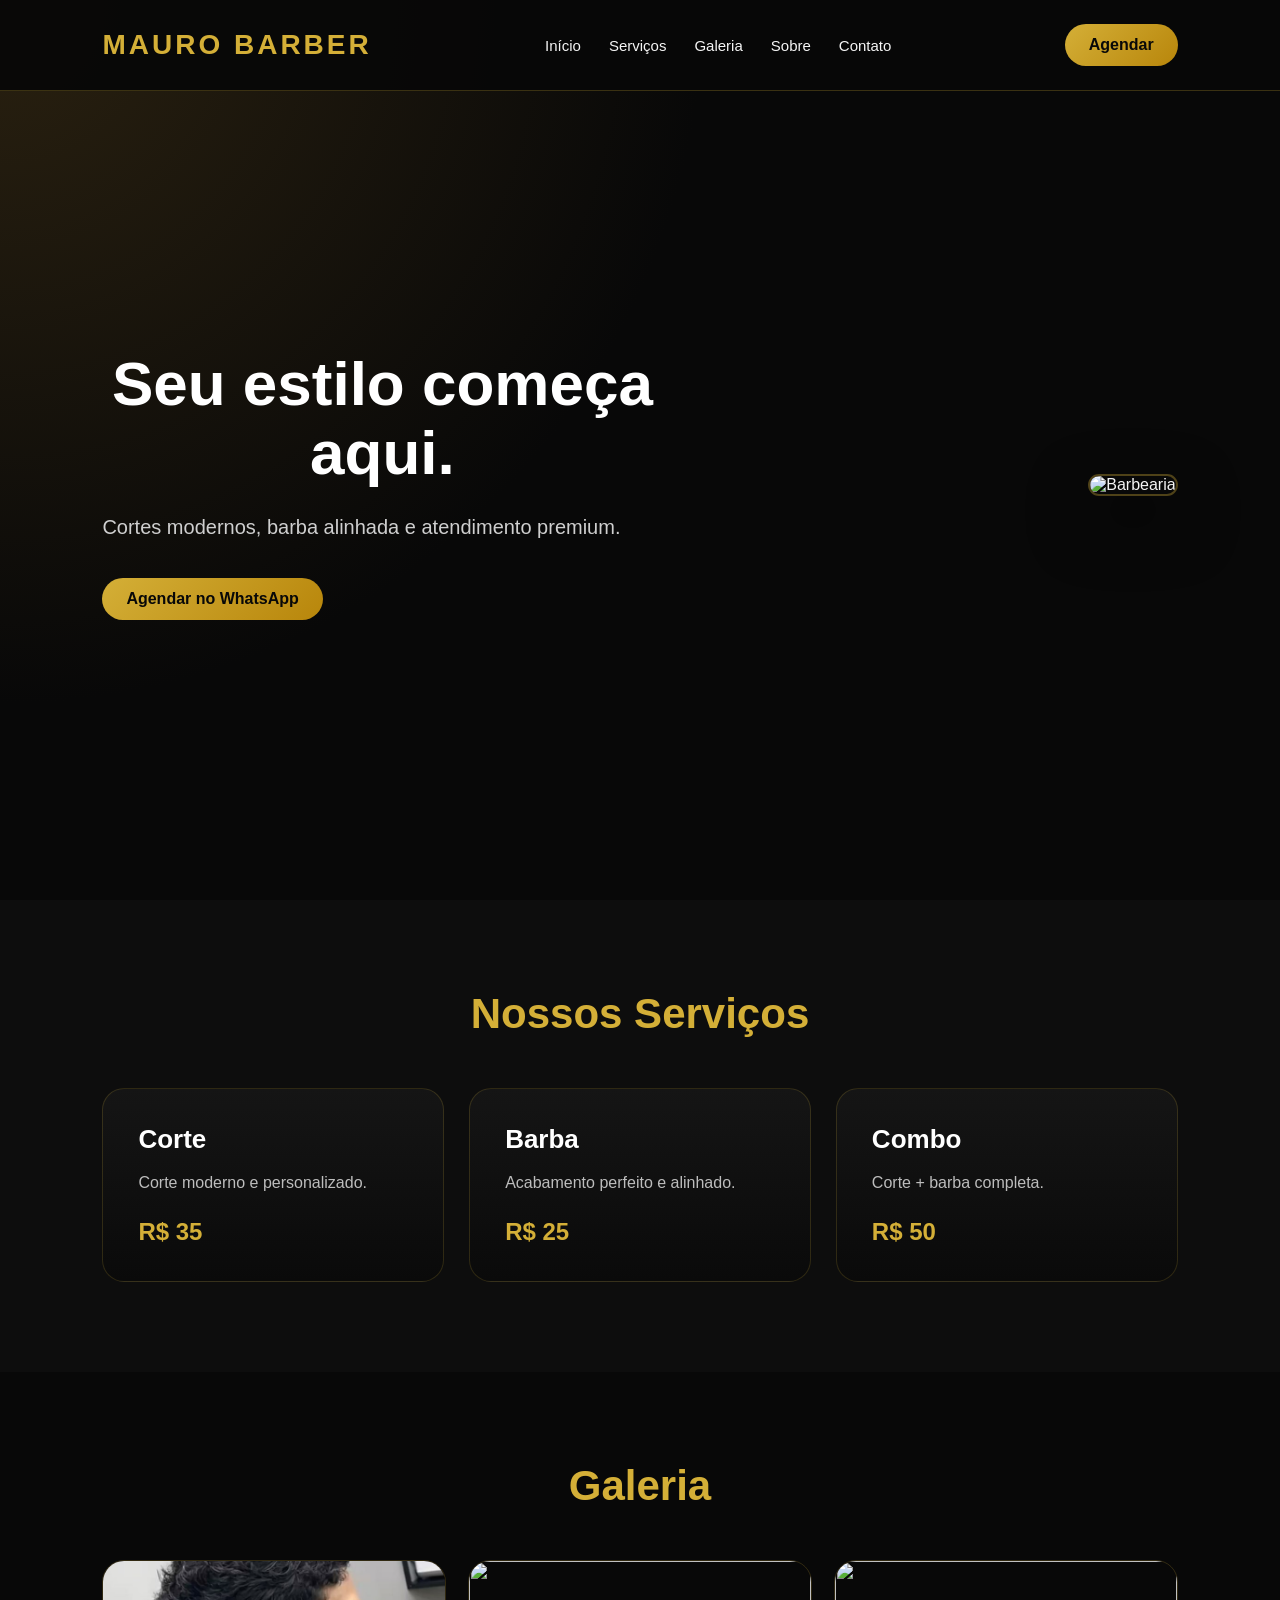
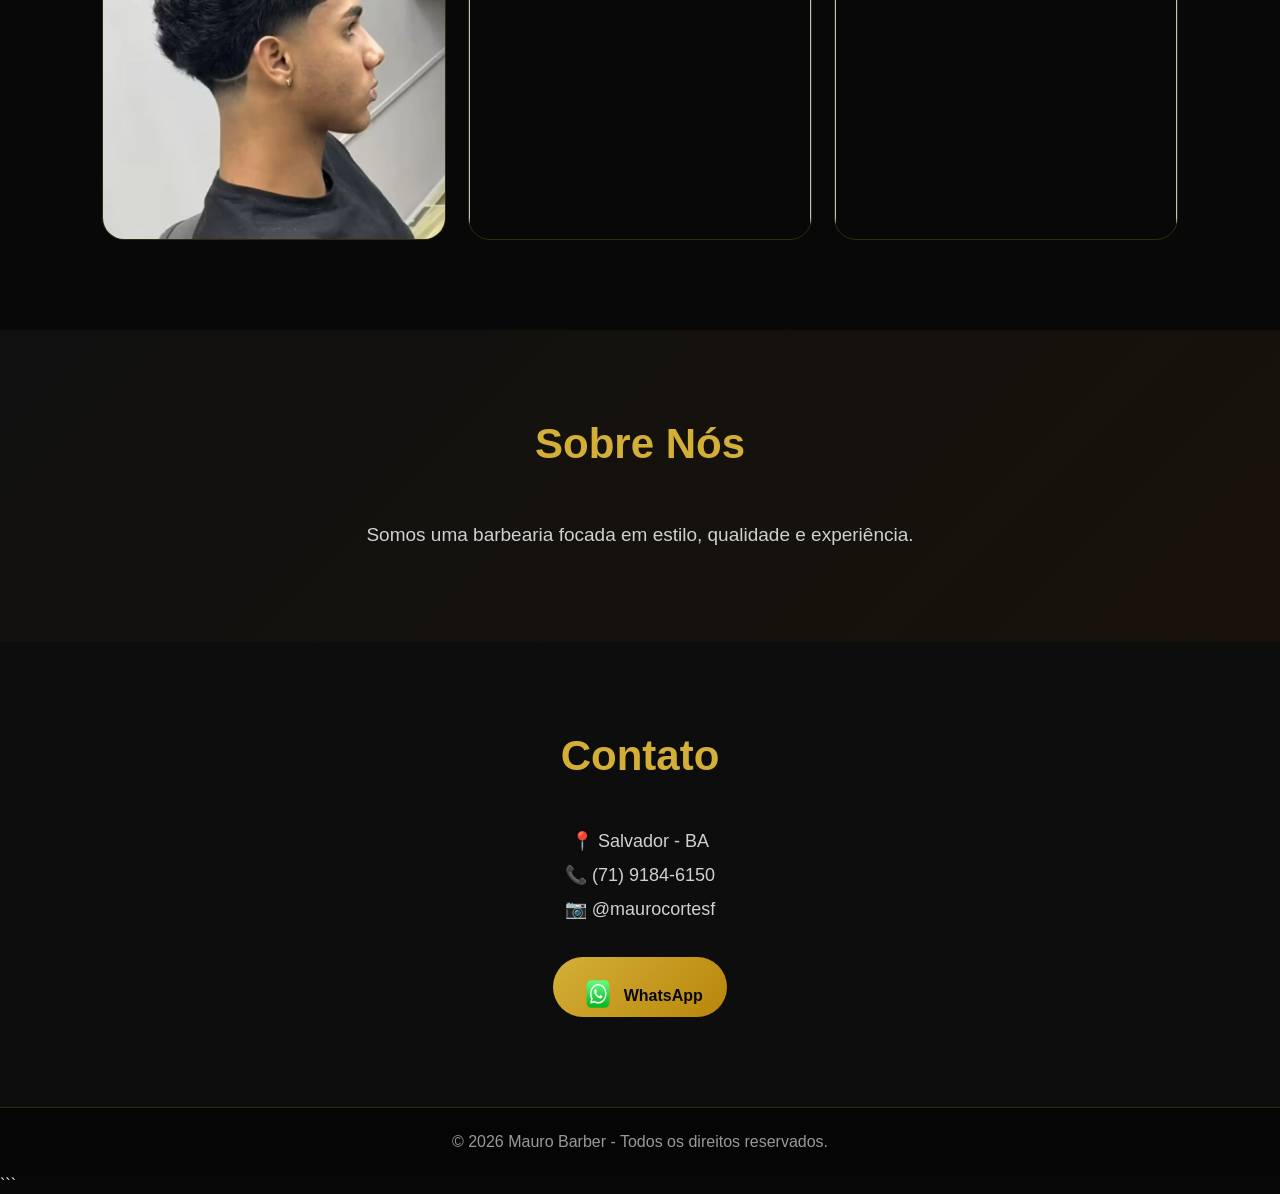
==== index.html @ af82c55d "pequenas alterações" ====
<!DOCTYPE html>
<html lang="pt-BR">
<head>
  <meta charset="UTF-8" />
  <meta name="viewport" content="width=device-width, initial-scale=1.0"/>
  <link rel="shortcut icon" href="img/baber.png" type="image/x-icon">
  <title>Mauro Cortes</title>

  <link rel="stylesheet" href="style.css"/>
</head>
<body>

  <!-- HEADER -->
  <header>
    <div class="logo">
      <h1>MAURO BARBER</h1>
    </div>

    <nav>
      <a href="#inicio">Início</a>
      <a href="#servicos">Serviços</a>
      <a href="#galeria">Galeria</a>
      <a href="#sobre">Sobre</a>
      <a href="#contato">Contato</a>
    </nav>

    <a class="btn-header" href="#contato">
      Agendar
    </a>
  </header>

  <!-- HERO -->
  <section class="hero" id="inicio">

    <div class="hero-text">

      <h2>
        Seu estilo começa aqui.
      </h2>

      <p>
        Cortes modernos, barba alinhada e atendimento premium.
      </p>

      <a class="btn" href="#">
        Agendar no WhatsApp
      </a>

    </div>

    <div class="hero-image">
      <img src="img/barber.jpg" alt="Barbearia">
    </div>

  </section>

  <!-- SERVIÇOS -->
  <section class="services" id="servicos">

    <h2>Nossos Serviços</h2>

    <div class="services-container">

      <div class="card">
        <h3>Corte</h3>
        <p>Corte moderno e personalizado.</p>
        <span>R$ 35</span>
      </div>

      <div class="card">
        <h3>Barba</h3>
        <p>Acabamento perfeito e alinhado.</p>
        <span>R$ 25</span>
      </div>

      <div class="card">
        <h3>Combo</h3>
        <p>Corte + barba completa.</p>
        <span>R$ 50</span>
      </div>

    </div>

  </section>

  <!-- GALERIA -->
  <section class="gallery" id="galeria">

    <h2>Galeria</h2>

    <div class="gallery-container">

      <img src="img/corteamericano.jfif" alt="">
      <img src="img/corte2.jpg" alt="">
      <img src="img/corte3.jpg" alt="">

    </div>

  </section>

  <!-- SOBRE -->
  <section class="about" id="sobre">

    <div class="about-text">

      <h2>Sobre Nós</h2>

      <p>
        Somos uma barbearia focada em estilo, qualidade e experiência.
      </p>

    </div>

  </section>

  <!-- CONTATO -->
  <section class="contact" id="contato">

    <h2>Contato</h2>

    <p>📍 Salvador - BA</p>
    <p>📞 (71) 9184-6150</p>
    <p>📷 @maurocortesf</p>

    <a class="btn" href="#">
      <img src="img/whatsapp-logo-png-2266.png" alt="whatsapp-logo">
       WhatsApp
    </a>

  </section>

  <!-- FOOTER -->
  <footer>

    <p>
      © 2026 Mauro Barber - Todos os direitos reservados.
    </p>

  </footer>

  <script src="script.js"></script>

</body>
</html>
```
---- style.css ----
* {
  margin: 0;
  padding: 0;
  box-sizing: border-box;
  font-family: "Poppins", Arial, sans-serif;
}

html {
  scroll-behavior: smooth;
}

body {
  background: #080808;
  color: #f5f5f5;
}

/* HEADER */

header {
  width: 100%;
  padding: 24px 8%;
  display: flex;
  align-items: center;
  justify-content: space-between;
  background: rgba(8, 8, 8, 0.95);
  border-bottom: 1px solid rgba(212, 175, 55, 0.25);
  position: fixed;
  top: 0;
  z-index: 1000;
}

.logo h1 {
  color: #d4af37;
  font-size: 28px;
  letter-spacing: 3px;
}

nav {
  display: flex;
  gap: 28px;
}

nav a {
  color: #f5f5f5;
  text-decoration: none;
  font-size: 15px;
  transition: 0.3s;
}

nav a:hover {
  color: #d4af37;
}

.btn-header,
.btn {
  background: linear-gradient(135deg, #d4af37, #b8860b);
  color: #080808;
  padding: 12px 24px;
  border-radius: 30px;
  text-decoration: none;
  font-weight: bold;
  transition: 0.3s;
}

.btn-header:hover,
.btn:hover {
  transform: translateY(-3px);
  box-shadow: 0 10px 25px rgba(212, 175, 55, 0.3);
}

/* HERO */

.hero {
  min-height: 100vh;
  padding: 130px 8% 60px;
  display: flex;
  align-items: center;
  justify-content: space-between;
  gap: 60px;
  background: radial-gradient(circle at top left, #2a2110, #080808 45%);
}

.hero-text {
  max-width: 560px;
}

.hero-text h2 {
  font-size: 62px;
  line-height: 1.1;
  color: #fff;
  margin-bottom: 24px;
}

.hero-text p {
  color: #cfcfcf;
  font-size: 20px;
  line-height: 1.6;
  margin-bottom: 35px;
}

.hero-image img {
  width: 430px;
  max-width: 100%;
  border-radius: 28px;
  border: 2px solid rgba(212, 175, 55, 0.35);
  box-shadow: 0 25px 60px rgba(0, 0, 0, 0.6);
}

/* SEÇÕES */

section {
  padding: 90px 8%;
}

section h2 {
  font-size: 42px;
  text-align: center;
  color: #d4af37;
  margin-bottom: 50px;
}

/* SERVIÇOS */

.services {
  background: #0d0d0d;
}

.services-container {
  display: grid;
  grid-template-columns: repeat(3, 1fr);
  gap: 25px;
}

.card {
  background: linear-gradient(180deg, #151515, #0a0a0a);
  padding: 35px;
  border-radius: 22px;
  border: 1px solid rgba(212, 175, 55, 0.18);
  transition: 0.3s;
}

.card:hover {
  transform: translateY(-8px);
  border-color: #d4af37;
  box-shadow: 0 18px 35px rgba(0, 0, 0, 0.45);
}

.card h3 {
  color: #fff;
  font-size: 26px;
  margin-bottom: 15px;
}

.card p {
  color: #bdbdbd;
  line-height: 1.6;
  margin-bottom: 22px;
}

.card span {
  color: #d4af37;
  font-size: 24px;
  font-weight: bold;
}

/* GALERIA */

.gallery {
  background: #080808;
}

.gallery-container {
  display: grid;
  grid-template-columns: repeat(3, 1fr);
  gap: 22px;
}

.gallery-container img {
  width: 100%;
  height: 280px;
  object-fit: cover;
  border-radius: 22px;
  border: 1px solid rgba(212, 175, 55, 0.2);
  transition: 0.3s;
}

.gallery-container img:hover {
  transform: scale(1.03);
  filter: brightness(1.1);
}

/* SOBRE */

.about {
  background: linear-gradient(135deg, #111, #18120a);
}

.about-text {
  max-width: 800px;
  margin: auto;
  text-align: center;
}

.about-text p {
  color: #d0d0d0;
  font-size: 19px;
  line-height: 1.8;
}

/* CONTATO */

.contact {
  background: #0d0d0d;
  text-align: center;
}

.contact p {
  color: #d0d0d0;
  font-size: 18px;
  margin-bottom: 12px;
}

.contact .btn {
  display: inline-block;
  margin-top: 25px;
}

.btn {
  display: inline-flex;
  align-items: center;
  gap: 10px;
}

.btn img {
  width: 42px;
  height: 32px;

  position: relative;
  top: 9px;
}

/* FOOTER */

footer {
  padding: 25px;
  text-align: center;
  background: #050505;
  border-top: 1px solid rgba(212, 175, 55, 0.2);
}

footer p {
  color: #999;
}

/* RESPONSIVO */

@media (max-width: 900px) {
  header {
    flex-direction: column;
    gap: 18px;
  }

  nav {
    flex-wrap: wrap;
    justify-content: center;
  }

  .hero {
    flex-direction: column;
    text-align: center;
  }

  .hero-text h2 {
    font-size: 42px;
  }

  .services-container,
  .gallery-container {
    grid-template-columns: 1fr;
  }
}
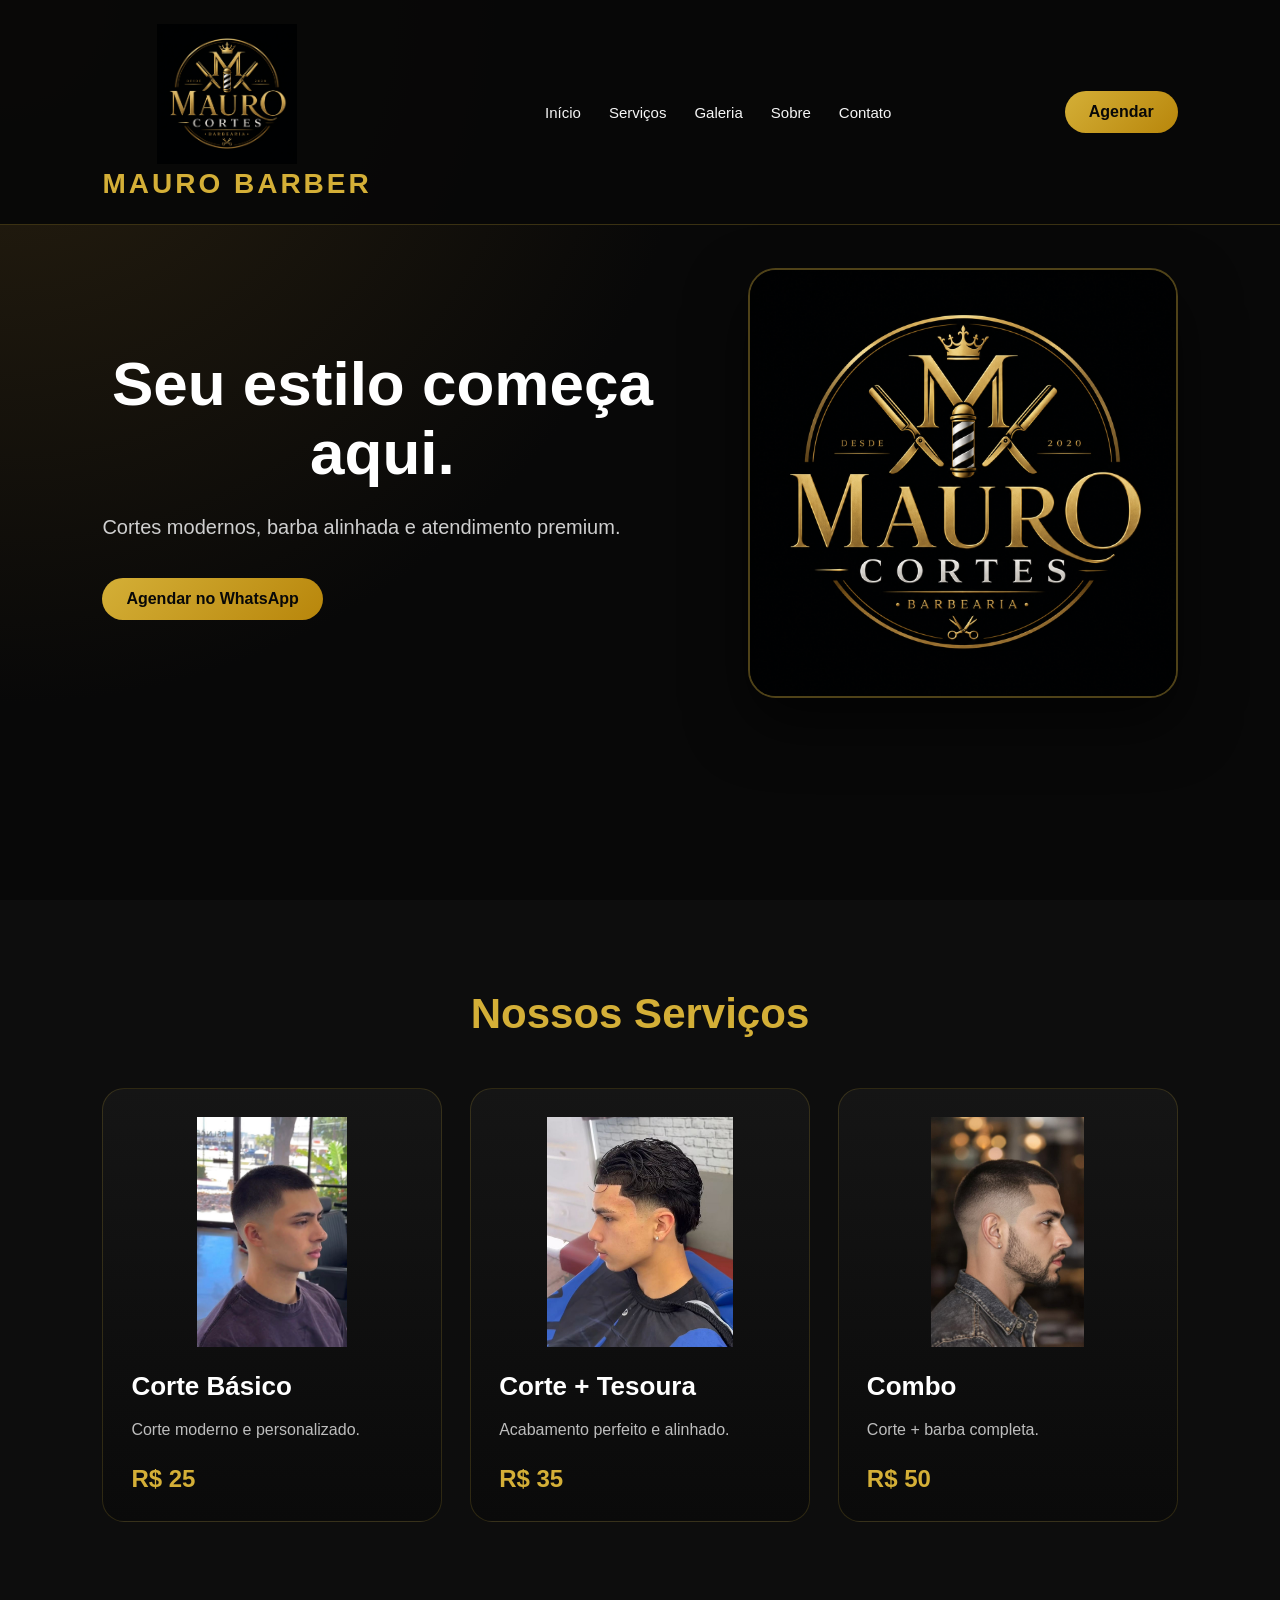
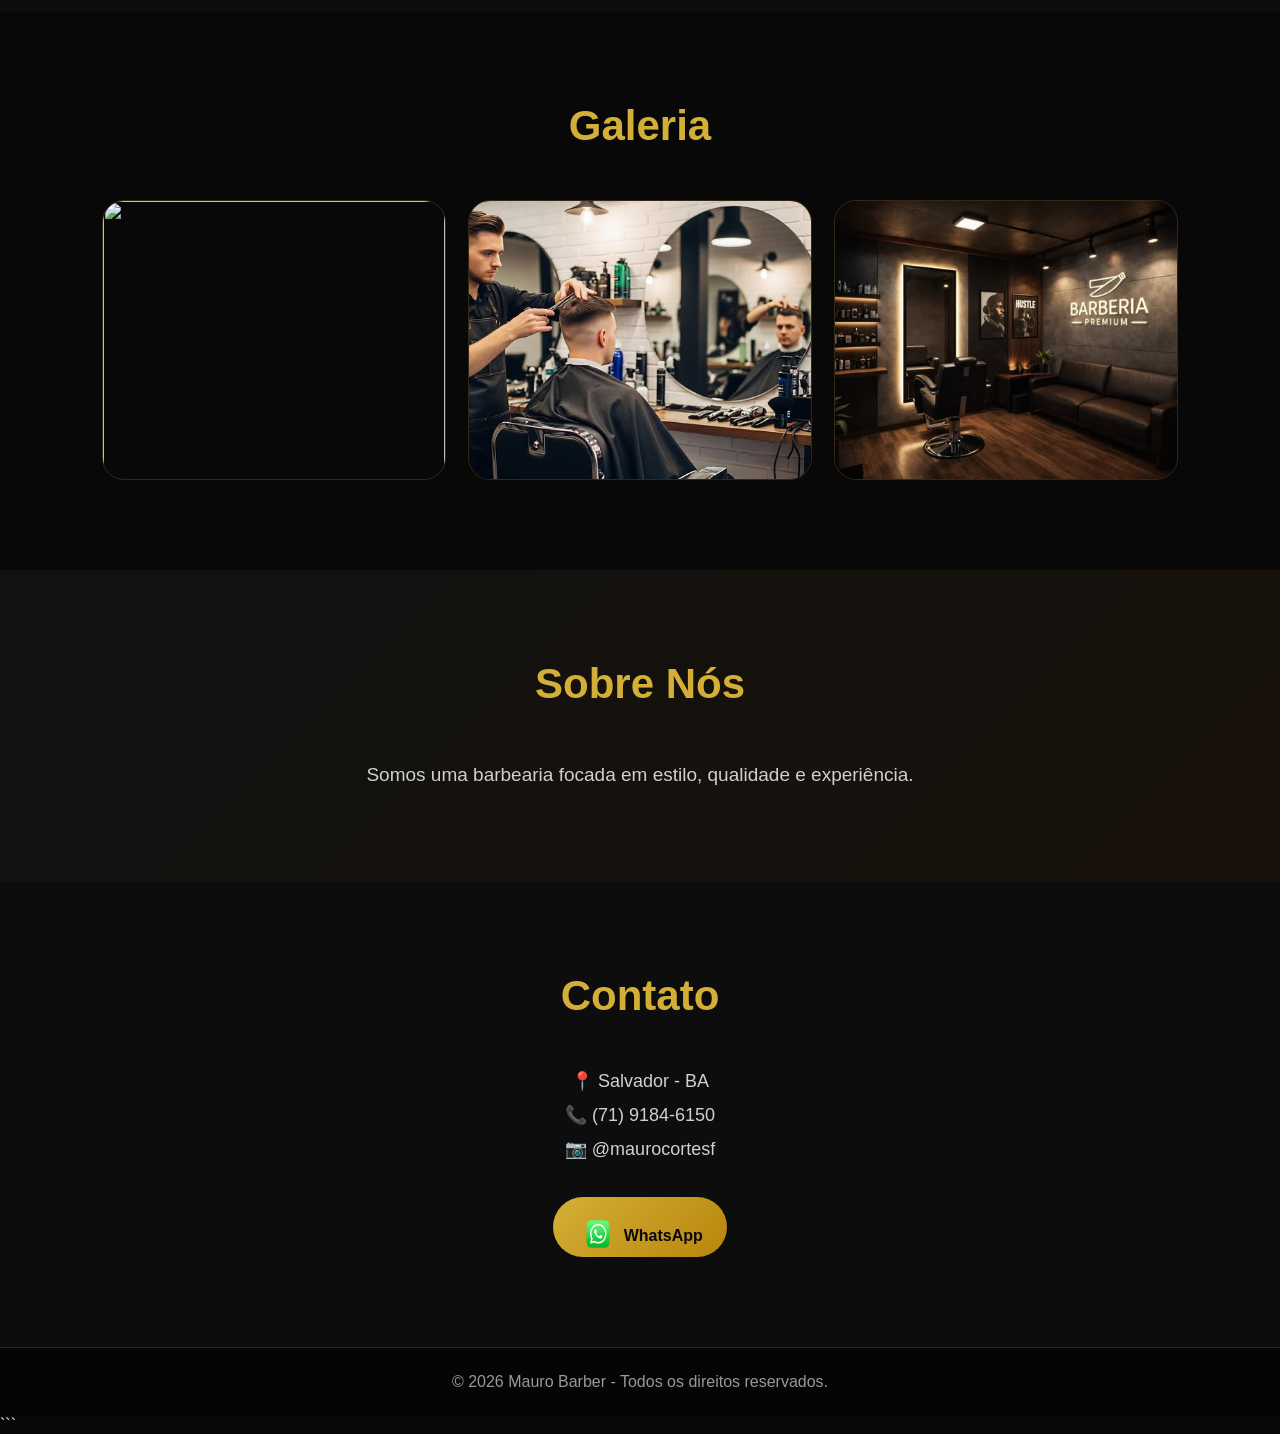
==== commit 4868134f: "polimento" ====
--- a/index.html
+++ b/index.html
@@ -13,6 +13,7 @@
   <!-- HEADER -->
   <header>
     <div class="logo">
+      <img src="img/logo-maurocortes.png" alt="">
       <h1>MAURO BARBER</h1>
     </div>
 
@@ -49,7 +50,7 @@
     </div>
 
     <div class="hero-image">
-      <img src="img/barber.jpg" alt="Barbearia">
+      <img src="img/logo-maurocortes.png" alt="Barbearia">
     </div>
 
   </section>
@@ -62,18 +63,21 @@
     <div class="services-container">
 
       <div class="card">
-        <h3>Corte</h3>
+        <img src="img/normalcut.jfif" alt="">
+        <h3>Corte Básico</h3>
         <p>Corte moderno e personalizado.</p>
+        <span>R$ 25</span>
+      </div>
+
+      <div class="card">
+        <img src="img/cutnscizor.jfif" alt="">
+        <h3>Corte + Tesoura</h3>
+        <p>Acabamento perfeito e alinhado.</p>
         <span>R$ 35</span>
       </div>
 
       <div class="card">
-        <h3>Barba</h3>
-        <p>Acabamento perfeito e alinhado.</p>
-        <span>R$ 25</span>
-      </div>
-
-      <div class="card">
+        <img src="img/cutnbeard.jfif" alt="">
         <h3>Combo</h3>
         <p>Corte + barba completa.</p>
         <span>R$ 50</span>
@@ -90,9 +94,9 @@
 
     <div class="gallery-container">
 
-      <img src="img/corteamericano.jfif" alt="">
-      <img src="img/corte2.jpg" alt="">
-      <img src="img/corte3.jpg" alt="">
+      <img src="img/gallery1.jfif" alt="">
+      <img src="img/gallery2.jfif" alt="">
+      <img src="img/gallery3.jfif" alt="">
 
     </div>
 
--- a/style.css
+++ b/style.css
@@ -35,6 +35,11 @@
   letter-spacing: 3px;
 }
 
+.logo img {
+  width: 140px;
+  margin-left: 55px;
+}
+
 nav {
   display: flex;
   gap: 28px;
@@ -127,16 +132,24 @@
 
 .services-container {
   display: grid;
-  grid-template-columns: repeat(3, 1fr);
-  gap: 25px;
+  grid-template-columns: repeat(auto-fit, minmax(280px, 1fr));
+  gap: 28px;
 }
 
 .card {
   background: linear-gradient(180deg, #151515, #0a0a0a);
-  padding: 35px;
+  padding: 28px;
   border-radius: 22px;
   border: 1px solid rgba(212, 175, 55, 0.18);
   transition: 0.3s;
+}
+
+.card img{
+  width: 100%;
+  height: 230px;
+  object-fit: contain;
+  border-radius: 18px;
+  margin-bottom: 20px;
 }
 
 .card:hover {
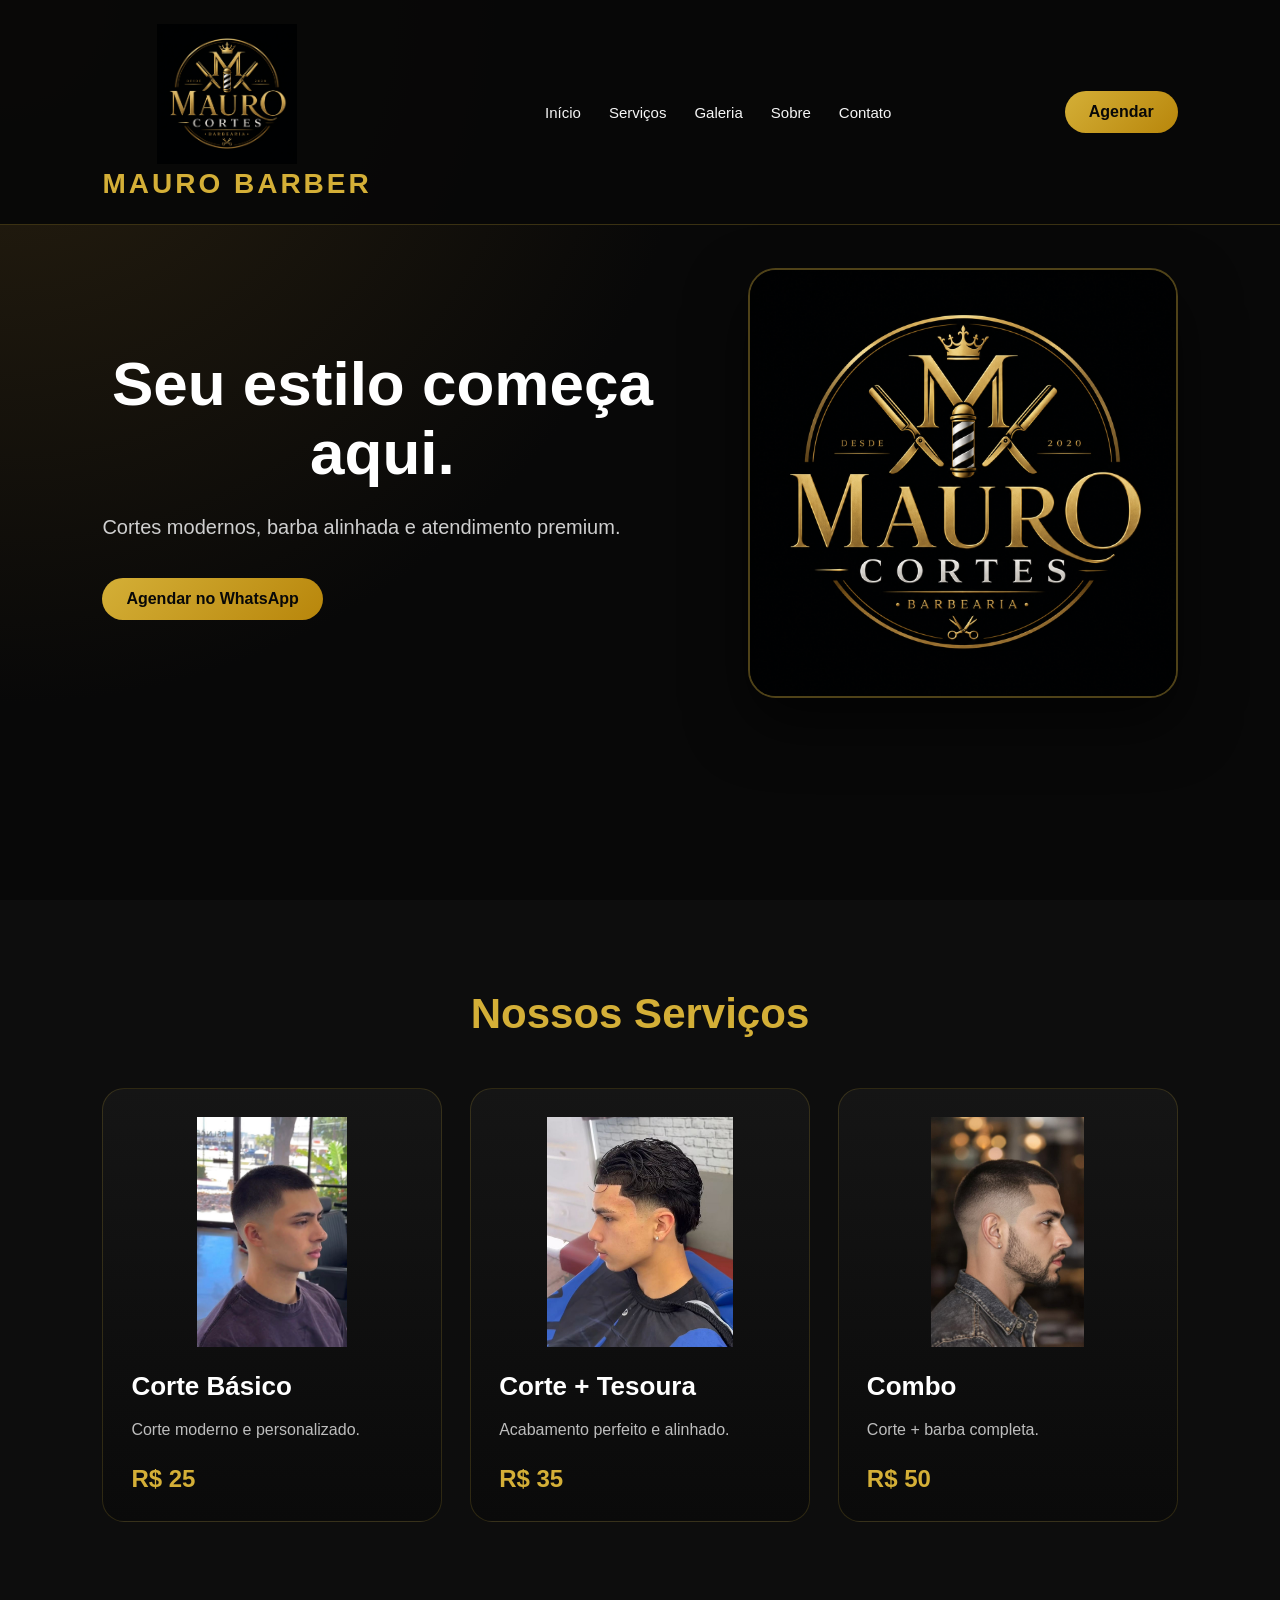
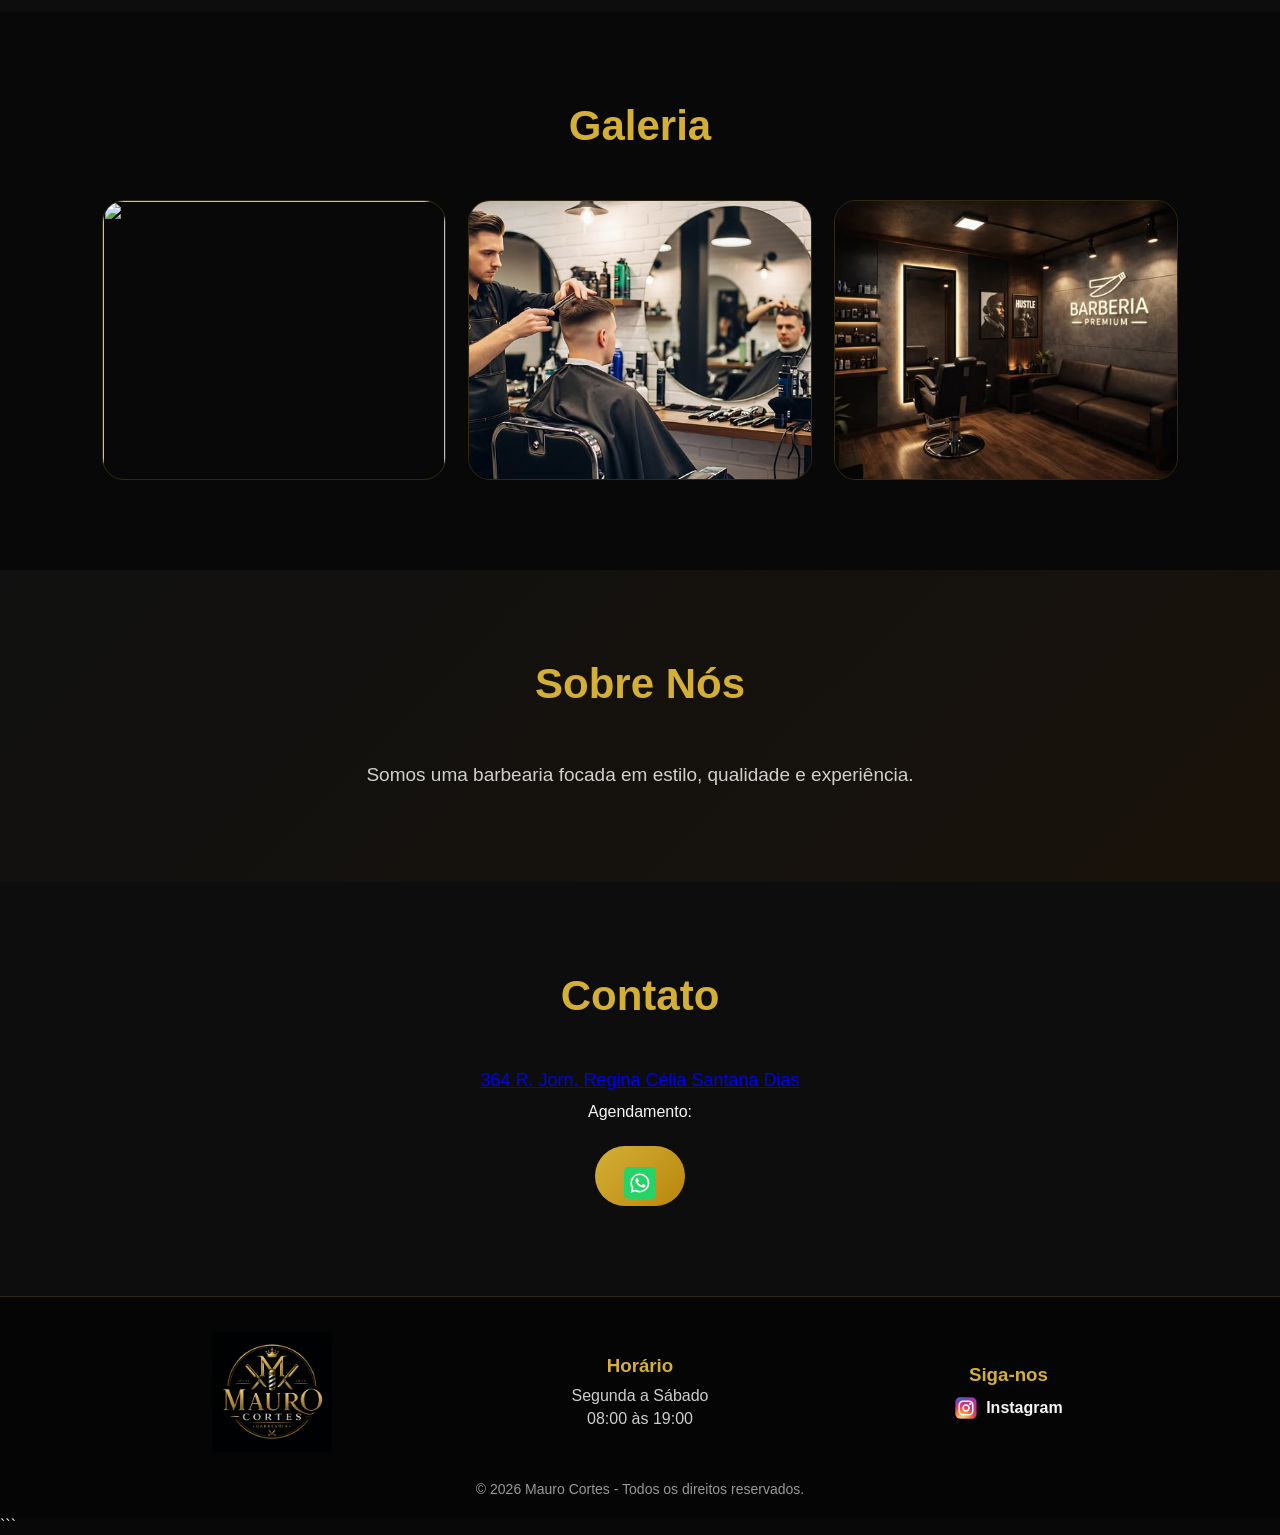
==== commit 8ab98a6b: "falta-js" ====
--- a/index.html
+++ b/index.html
@@ -43,7 +43,7 @@
         Cortes modernos, barba alinhada e atendimento premium.
       </p>
 
-      <a class="btn" href="#">
+      <a class="btn" href="#contato">
         Agendar no WhatsApp
       </a>
 
@@ -122,28 +122,47 @@
 
     <h2>Contato</h2>
 
-    <p>📍 Salvador - BA</p>
-    <p>📞 (71) 9184-6150</p>
-    <p>📷 @maurocortesf</p>
+    
+    <p> <a href="https://maps.app.goo.gl/DH5khqSfp1tToU6B6">364 R. Jorn. Regina Célia Santana Dias</a></p>
+    
 
-    <a class="btn" href="#">
-      <img src="img/whatsapp-logo-png-2266.png" alt="whatsapp-logo">
-       WhatsApp
+    
+    Agendamento:
+    <br>
+      <a class="btn" href="https://wa.me/557191846150"><img src="img/whatsapp-logoo.svg" alt="whatsapp-logo"></a>
+       
     </a>
 
   </section>
 
   <!-- FOOTER -->
   <footer>
+  <div class="footer-content">
 
-    <p>
-      © 2026 Mauro Barber - Todos os direitos reservados.
-    </p>
+    <div class="footer-logo">
+      <img src="img/logo-maurocortes.png" alt="Mauro Cortes">
+    </div>
 
-  </footer>
+    <div class="footer-hours">
+      <h3>Horário</h3>
+      <p>Segunda a Sábado</p>
+      <p>08:00 às 19:00</p>
+    </div>
 
+    <div class="footer-social">
+      <h3>Siga-nos</h3>
+      <a href="https://www.instagram.com/maurocortesf?igsh=MTRpMW4yamRvMjJ2aw==" target="_blank">
+        <img src="img/instagram-logoo.svg" alt="instagram-logo">
+        Instagram
+      </a>
+    </div>
+
+  </div>
+
+  <p class="footer-copy">© 2026 Mauro Cortes - Todos os direitos reservados.</p>
+</footer>
   <script src="script.js"></script>
 
 </body>
 </html>
-```
+```
--- a/style.css
+++ b/style.css
@@ -265,6 +265,63 @@
   color: #999;
 }
 
+footer {
+  background: #050505;
+  border-top: 1px solid rgba(212, 175, 55, 0.2);
+  padding: 35px 8% 20px;
+}
+
+.footer-content {
+  display: grid;
+  grid-template-columns: 1fr 1fr 1fr;
+  align-items: center;
+  gap: 30px;
+}
+
+.footer-logo img {
+  width: 120px;
+}
+
+.footer-hours {
+  text-align: center;
+}
+
+.footer-hours h3,
+.footer-social h3 {
+  color: #d4af37;
+  margin-bottom: 10px;
+}
+
+.footer-hours p {
+  color: #cfcfcf;
+  margin-bottom: 5px;
+}
+
+.footer-social {
+  text-align: center;
+}
+
+.footer-social a {
+  display: inline-flex;
+  align-items: center;
+  gap: 8px;
+  color: #f5f5f5;
+  text-decoration: none;
+  font-weight: bold;
+}
+
+.footer-social img {
+  width: 24px;
+  height: 24px;
+}
+
+.footer-copy {
+  text-align: center;
+  color: #999;
+  margin-top: 25px;
+  font-size: 14px;
+}
+
 /* RESPONSIVO */
 
 @media (max-width: 900px) {
@@ -292,3 +349,16 @@
     grid-template-columns: 1fr;
   }
 }
+
+@media (max-width: 768px) {
+  .footer-content {
+    grid-template-columns: 1fr;
+    text-align: center;
+  }
+
+  .footer-logo img {
+    margin: 0 auto;
+    display: block;
+  }
+}
+
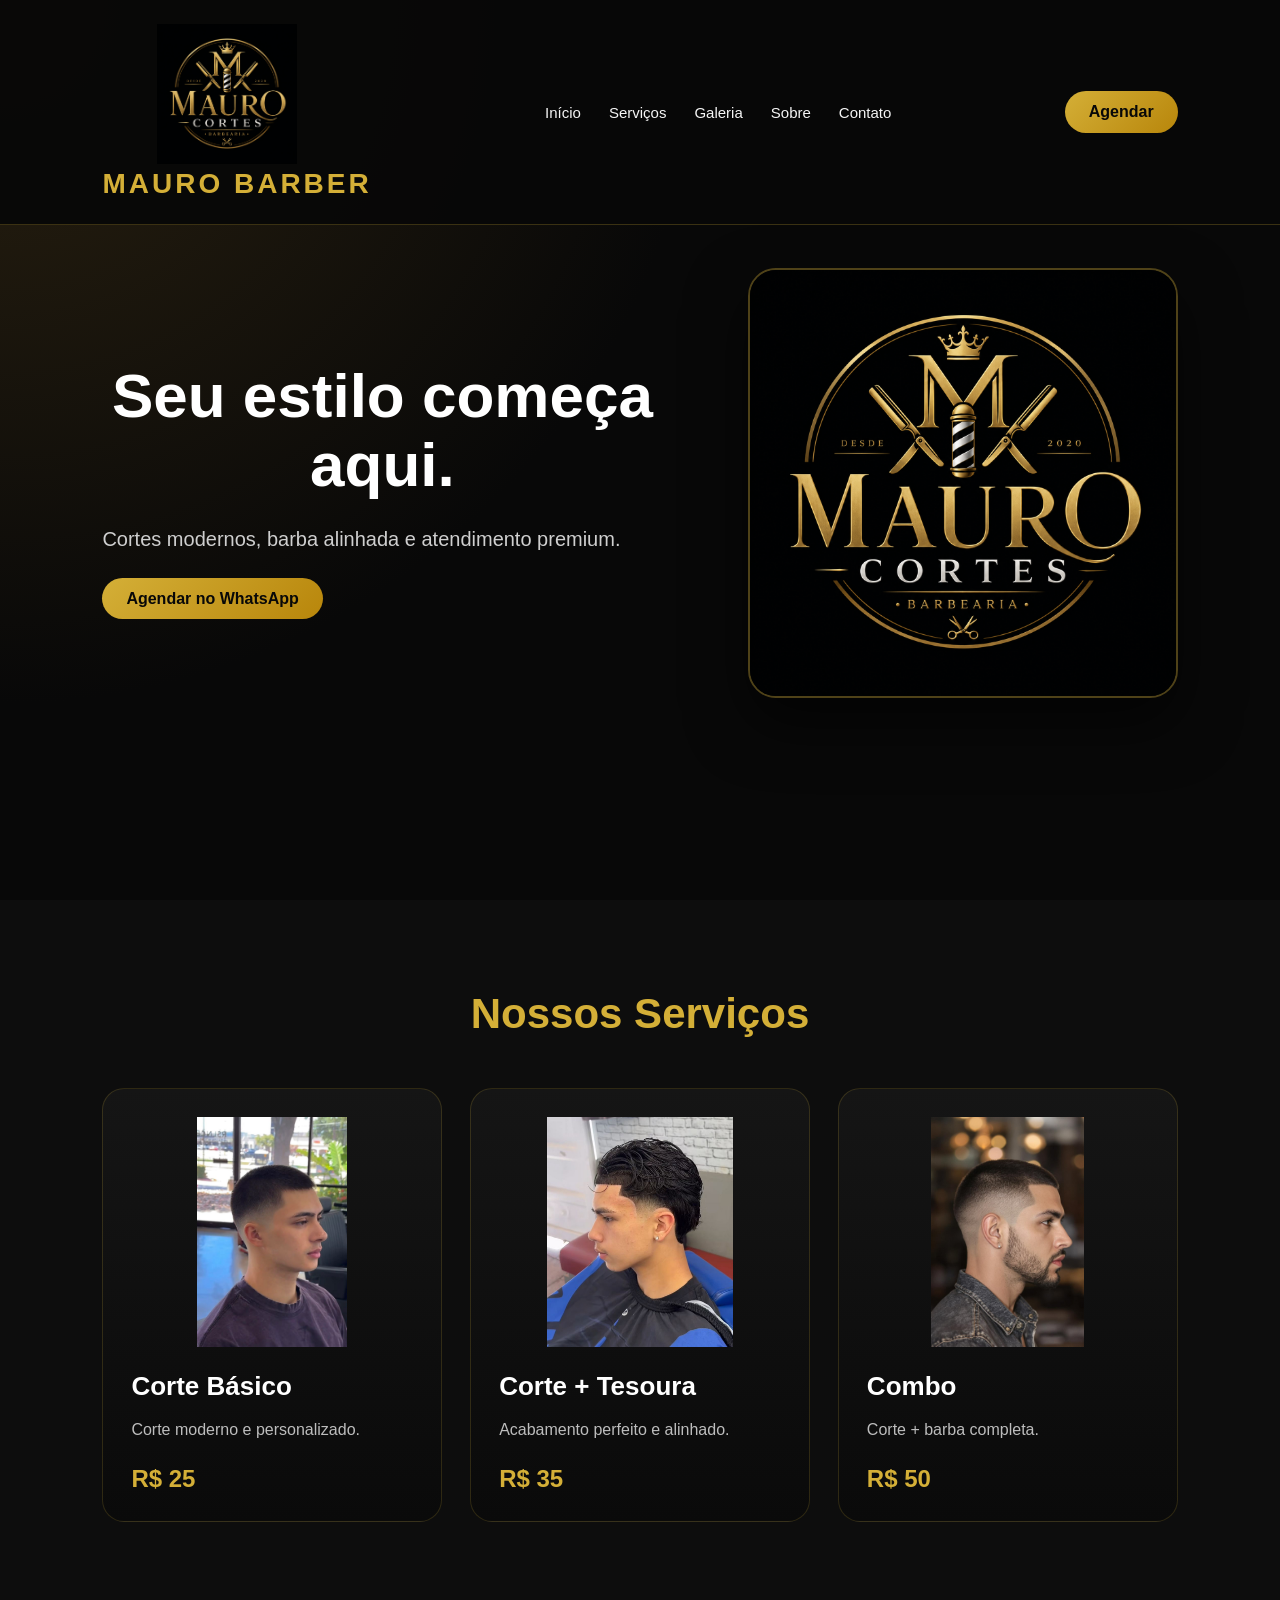
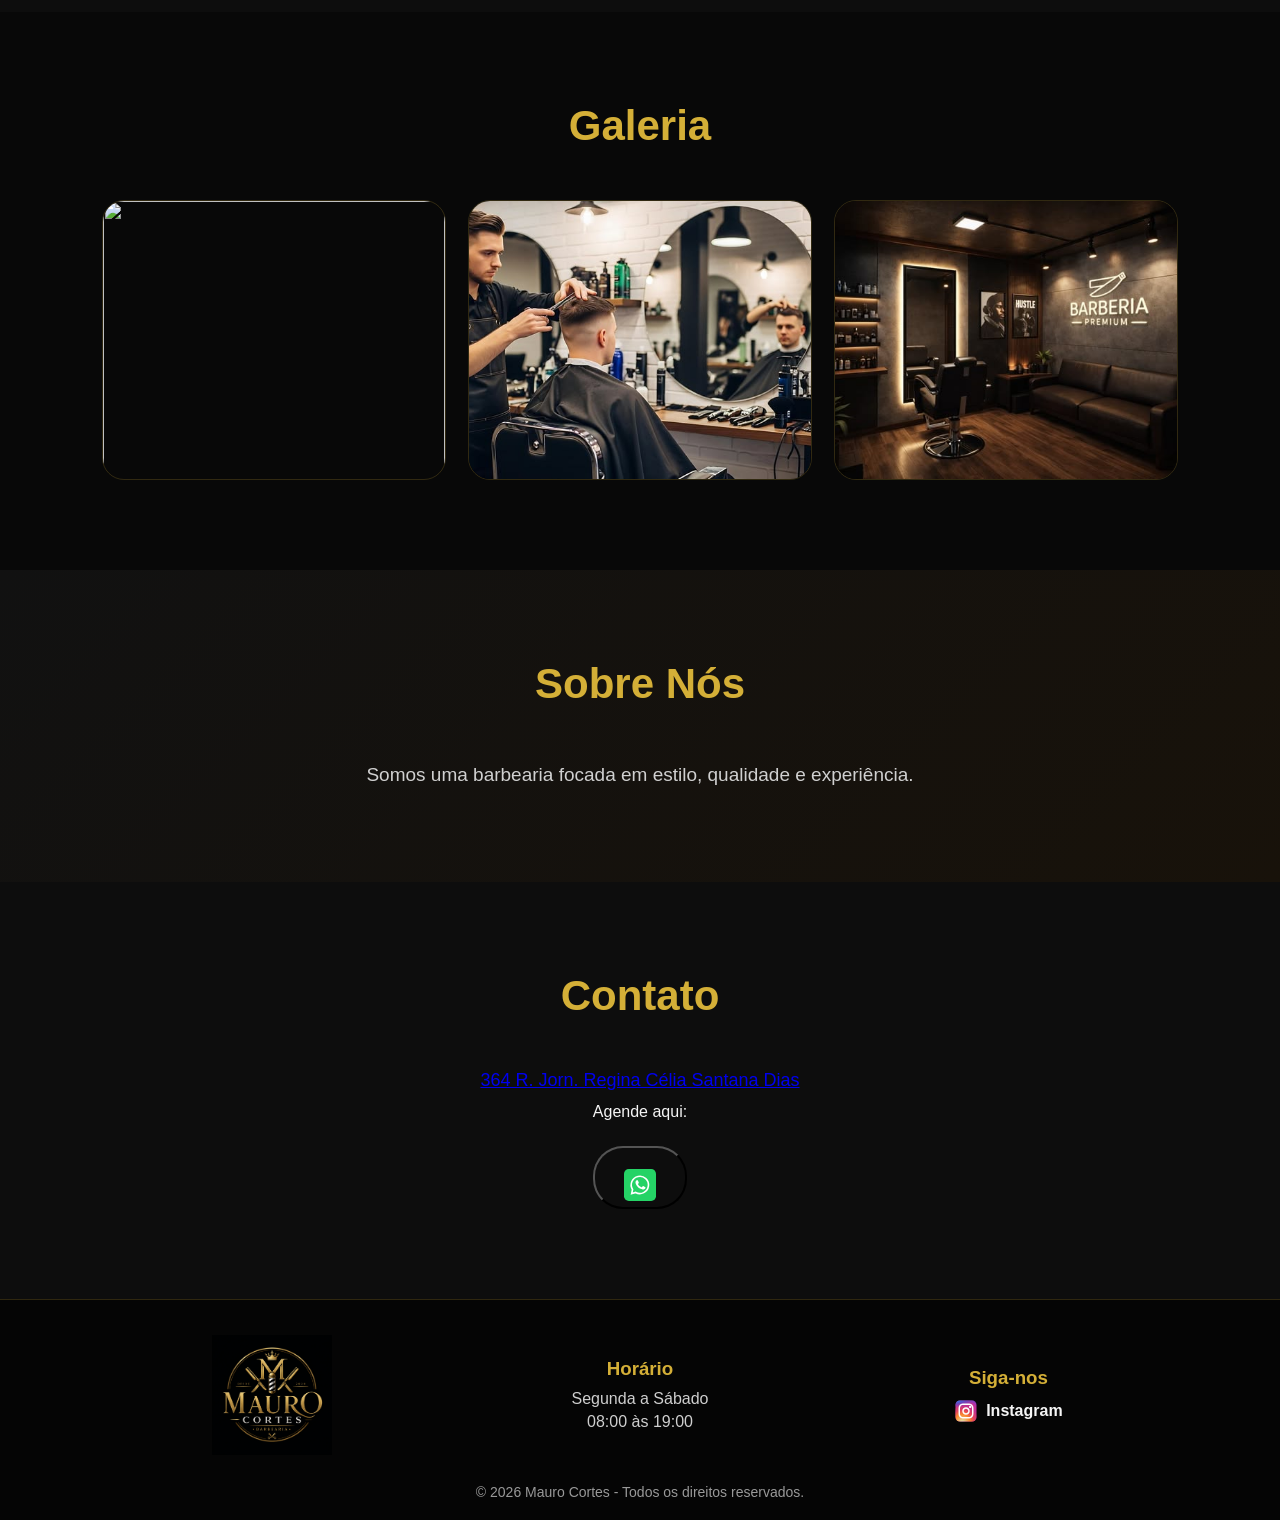
==== commit 398d1b8c: "js-adicionado" ====
--- a/index.html
+++ b/index.html
@@ -126,12 +126,39 @@
     <p> <a href="https://maps.app.goo.gl/DH5khqSfp1tToU6B6">364 R. Jorn. Regina Célia Santana Dias</a></p>
     
 
+    <div class="popup-servicos" id="popup-servicos">
+
+  <div class="popup-box">
+
+    <h3>Escolha um serviço</h3>
+
+    <button class="servico" type="button" data-servico="Corte Básico - R$25">
+      Corte Básico - R$25
+    </button>
+
+    <button class="servico" type="button" data-servico="Corte + Tesoura - R$35">
+      Corte + Tesoura - R$35
+    </button>
+
+    <button class="servico" type="button" data-servico="Corte + Barba - R$50">
+      Corte + Barba - R$50
+    </button>
+
+    <button class="fechar-popup" id="fechar-popup">
+      Fechar
+    </button>
+
+  </div>
+
+</div>
+
+    Agende aqui: 
+    <br>
+      <button class="btn zap-btn" id="abrir-popup" type="button">
+  <img src="img/whatsapp-logoo.svg" alt="whatsapp-logo">
+</button>
+       
     
-    Agendamento:
-    <br>
-      <a class="btn" href="https://wa.me/557191846150"><img src="img/whatsapp-logoo.svg" alt="whatsapp-logo"></a>
-       
-    </a>
 
   </section>
 
@@ -161,8 +188,7 @@
 
   <p class="footer-copy">© 2026 Mauro Cortes - Todos os direitos reservados.</p>
 </footer>
-  <script src="script.js"></script>
+  <script src="scipt.js"></script>
 
 </body>
 </html>
-```
--- a/style.css
+++ b/style.css
@@ -238,13 +238,104 @@
   margin-top: 25px;
 }
 
-.btn {
-  display: inline-flex;
+.zap-btn { 
+  background: transparent;
+  animation: animationzap 2s infinite;
+
+}
+
+.popup-servicos {
+  position: fixed;
+  top: 0;
+  left: 0;
+
+  width: 100%;
+  height: 100vh;
+
+  background: rgba(0, 0, 0, 0.75);
+
+  display: none;
+
+  justify-content: center;
   align-items: center;
-  gap: 10px;
-}
-
-.btn img {
+
+  z-index: 9999;
+}
+
+.popup-box {
+  background: #111;
+  padding: 35px;
+  border-radius: 20px;
+
+  width: 90%;
+  max-width: 400px;
+
+  border: 1px solid rgba(212, 175, 55, 0.3);
+
+  text-align: center;
+}
+
+.popup-box h3 {
+  color: #d4af37;
+  margin-bottom: 25px;
+}
+
+.popup-box .servico {
+  width: 100%;
+
+  padding: 14px;
+  margin-bottom: 12px;
+
+  border: none;
+  border-radius: 12px;
+
+  cursor: pointer;
+
+  background: #1c1c1c;
+  color: white;
+
+  transition: 0.3s;
+}
+
+.popup-box .servico:hover {
+  background: #d4af37;
+  color: #080808;
+}
+
+.fechar-popup {
+  width: 100%;
+
+  padding: 12px;
+
+  margin-top: 10px;
+
+  border: none;
+  border-radius: 12px;
+
+  cursor: pointer;
+
+  background: #333;
+  color: white;
+}
+
+@keyframes animationzap{
+  0% {
+    transform:scale(1);
+  }
+
+  50%{
+    transform: scale(1.08);
+  }
+
+  100%{
+    transform: scale(1);
+  }
+
+}
+
+
+
+.zap-btn img {
   width: 42px;
   height: 32px;
 
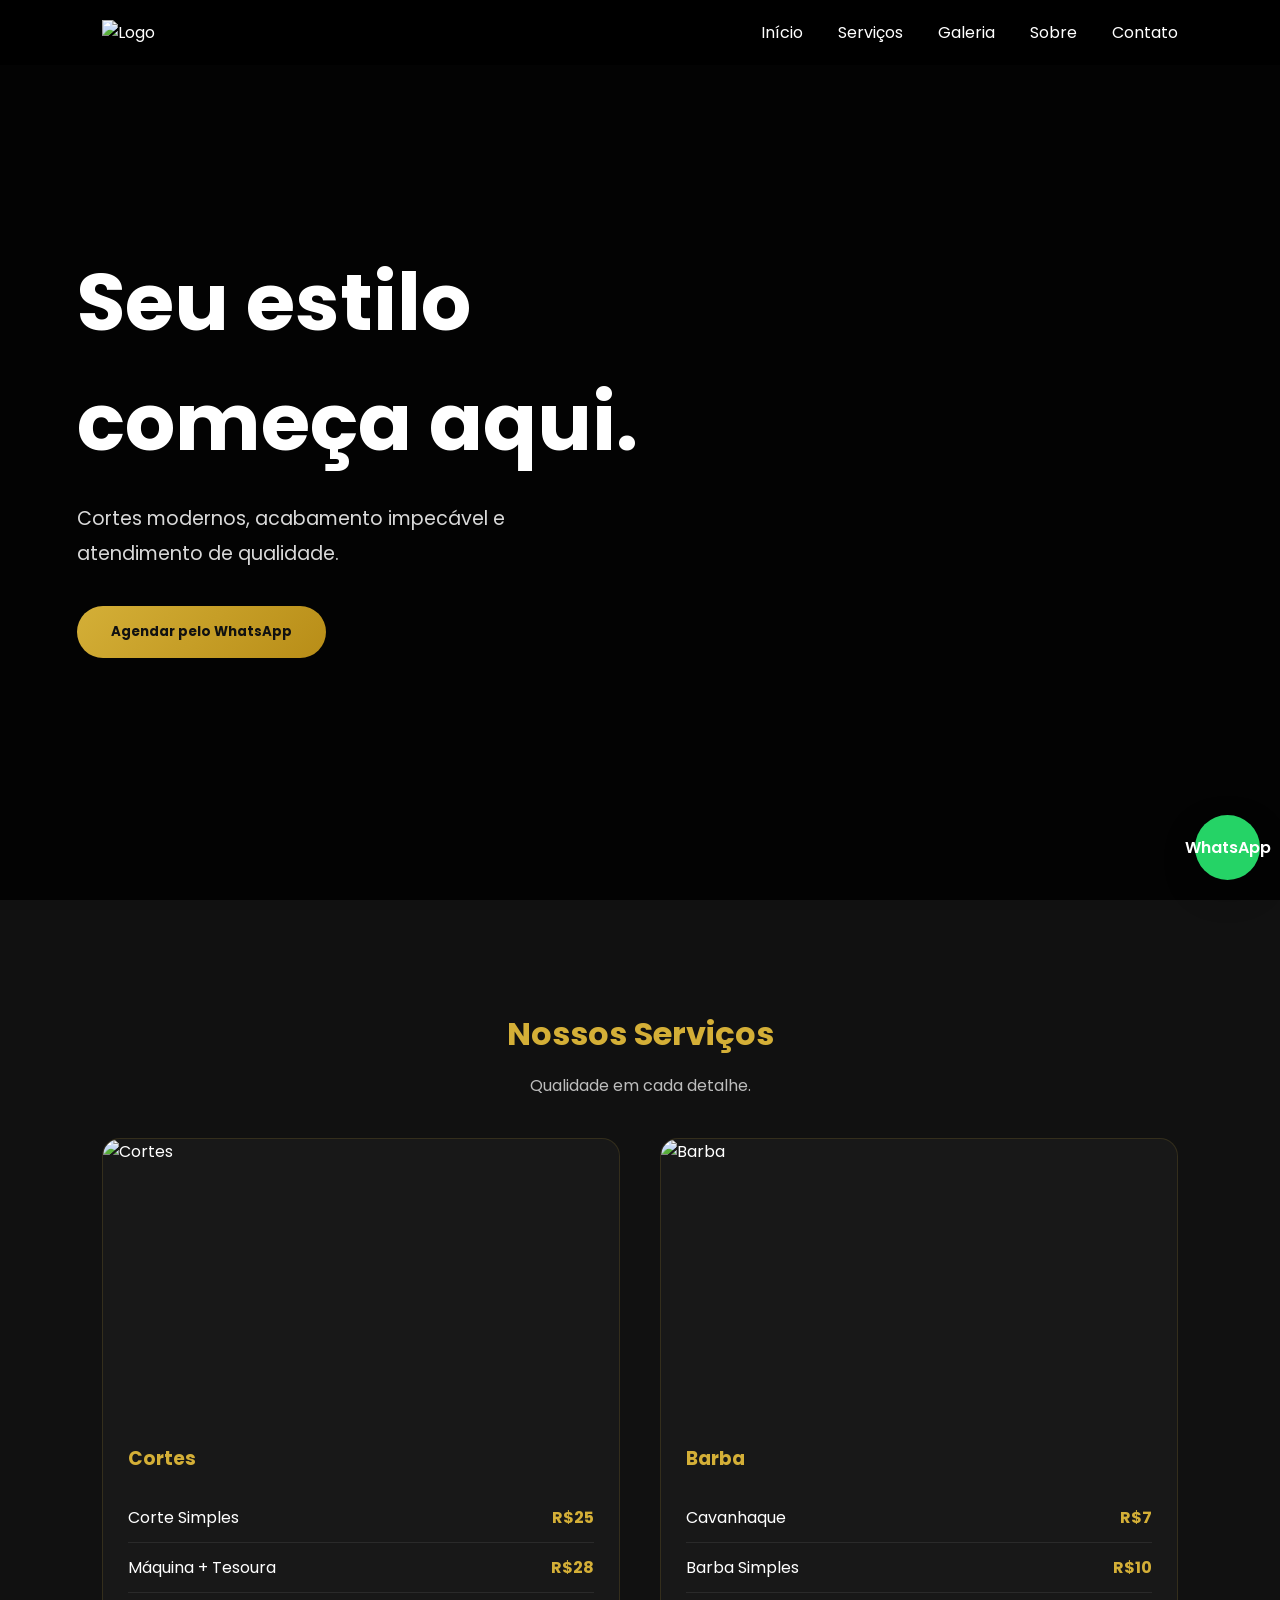
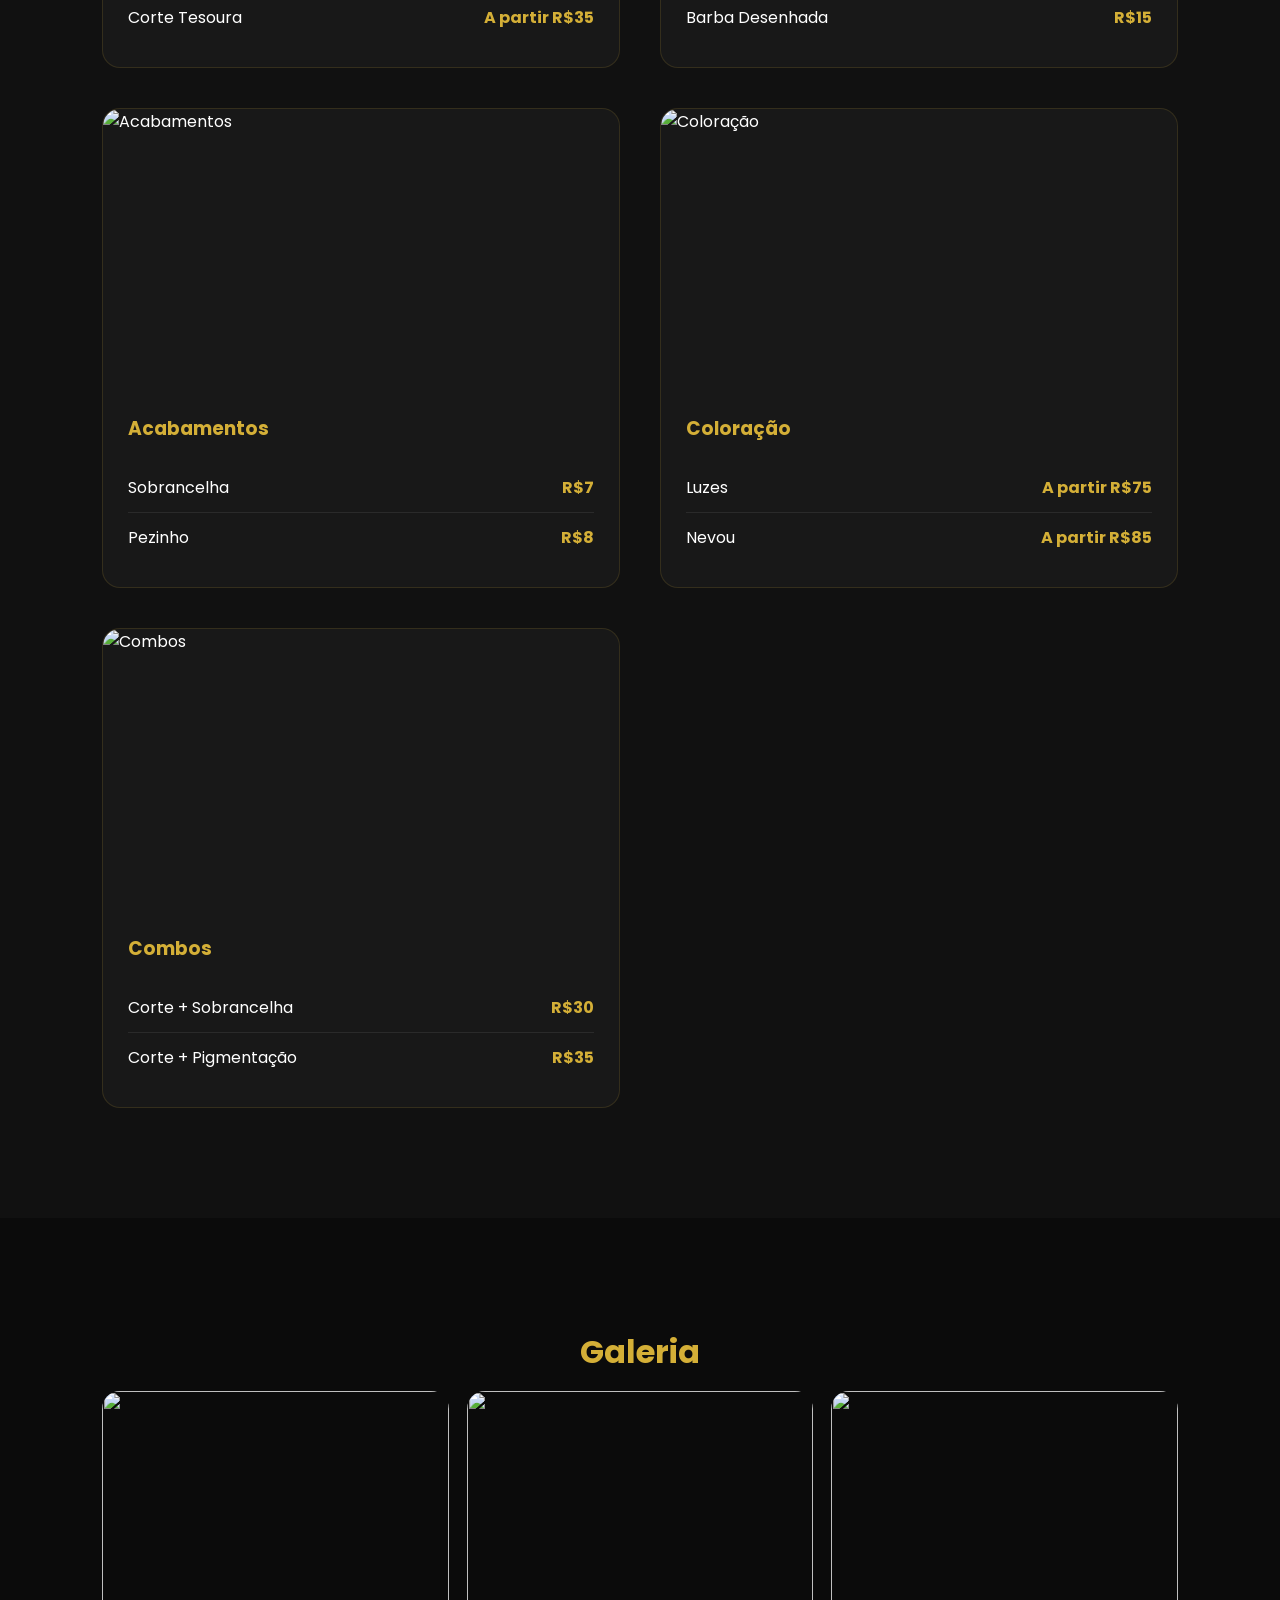
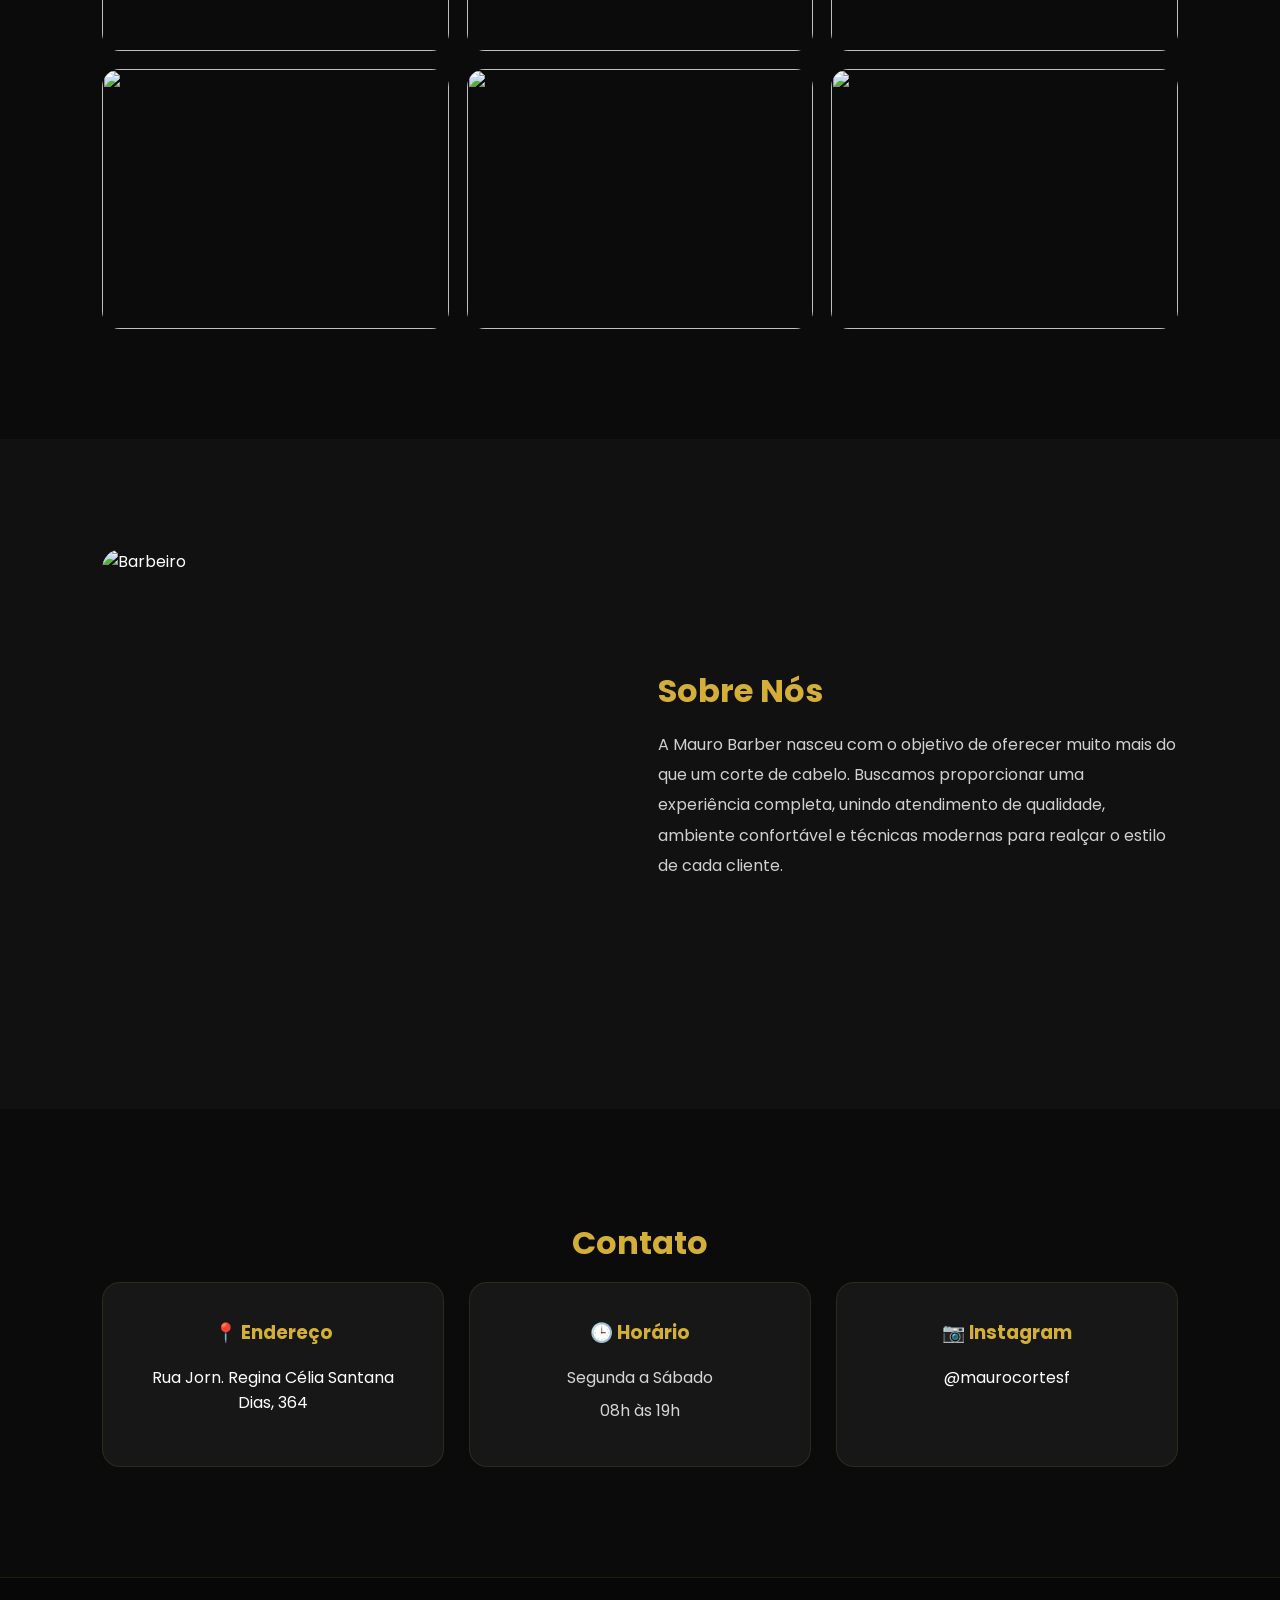
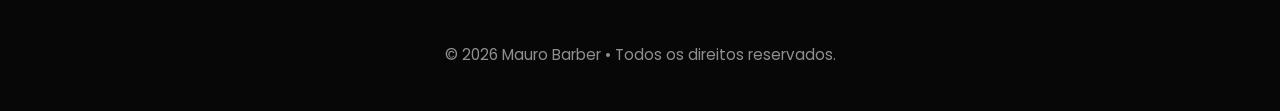
==== commit 50753828: "feat: redesign completo da landing page da barbearia" ====
--- a/index.html
+++ b/index.html
@@ -1,194 +1,441 @@
 <!DOCTYPE html>
 <html lang="pt-BR">
 <head>
-  <meta charset="UTF-8" />
-  <meta name="viewport" content="width=device-width, initial-scale=1.0"/>
-  <link rel="shortcut icon" href="img/baber.png" type="image/x-icon">
-  <title>Mauro Cortes</title>
-
-  <link rel="stylesheet" href="style.css"/>
+
+    <meta charset="UTF-8">
+    <meta name="viewport" content="width=device-width, initial-scale=1.0">
+
+    <title>Mauro Barber</title>
+
+    <link rel="shortcut icon" href="img/logo.png">
+
+    <link rel="preconnect" href="https://fonts.googleapis.com">
+
+    <link rel="preconnect" href="https://fonts.gstatic.com" crossorigin>
+
+    <link href="https://fonts.googleapis.com/css2?family=Poppins:wght@300;400;500;600;700&display=swap" rel="stylesheet">
+
+    <link rel="stylesheet" href="style.css">
+
 </head>
+
 <body>
 
-  <!-- HEADER -->
-  <header>
+<!-- ================= HEADER ================= -->
+
+<header id="header">
+
     <div class="logo">
-      <img src="img/logo-maurocortes.png" alt="">
-      <h1>MAURO BARBER</h1>
-    </div>
-
-    <nav>
-      <a href="#inicio">Início</a>
-      <a href="#servicos">Serviços</a>
-      <a href="#galeria">Galeria</a>
-      <a href="#sobre">Sobre</a>
-      <a href="#contato">Contato</a>
+
+        <img src="img/logo.png" alt="Logo">
+
+    </div>
+
+    <nav id="nav">
+
+        <a href="#inicio">Início</a>
+        <a href="#servicos">Serviços</a>
+        <a href="#galeria">Galeria</a>
+        <a href="#sobre">Sobre</a>
+        <a href="#contato">Contato</a>
+
     </nav>
 
-    <a class="btn-header" href="#contato">
-      Agendar
-    </a>
-  </header>
-
-  <!-- HERO -->
-  <section class="hero" id="inicio">
-
-    <div class="hero-text">
-
-      <h2>
-        Seu estilo começa aqui.
-      </h2>
-
-      <p>
-        Cortes modernos, barba alinhada e atendimento premium.
-      </p>
-
-      <a class="btn" href="#contato">
-        Agendar no WhatsApp
-      </a>
-
-    </div>
-
-    <div class="hero-image">
-      <img src="img/logo-maurocortes.png" alt="Barbearia">
-    </div>
-
-  </section>
-
-  <!-- SERVIÇOS -->
-  <section class="services" id="servicos">
+    <button id="menu-btn">
+
+        ☰
+
+    </button>
+
+</header>
+
+<!-- ================= HERO ================= -->
+
+<section class="hero" id="inicio">
+
+    <div class="hero-content">
+
+        <h1>
+            Seu estilo<br>
+            começa aqui.
+        </h1>
+
+        <p>
+
+            Cortes modernos, acabamento impecável e atendimento de qualidade.
+
+        </p>
+
+        <button class="btn" id="abrir-popup">
+
+            Agendar pelo WhatsApp
+
+        </button>
+
+    </div>
+
+</section>
+
+<!-- ================= SERVIÇOS ================= -->
+
+<section class="services" id="servicos">
 
     <h2>Nossos Serviços</h2>
 
-    <div class="services-container">
-
-      <div class="card">
-        <img src="img/normalcut.jfif" alt="">
-        <h3>Corte Básico</h3>
-        <p>Corte moderno e personalizado.</p>
-        <span>R$ 25</span>
-      </div>
-
-      <div class="card">
-        <img src="img/cutnscizor.jfif" alt="">
-        <h3>Corte + Tesoura</h3>
-        <p>Acabamento perfeito e alinhado.</p>
-        <span>R$ 35</span>
-      </div>
-
-      <div class="card">
-        <img src="img/cutnbeard.jfif" alt="">
-        <h3>Combo</h3>
-        <p>Corte + barba completa.</p>
-        <span>R$ 50</span>
-      </div>
-
-    </div>
-
-  </section>
-
-  <!-- GALERIA -->
-  <section class="gallery" id="galeria">
+    <p class="subtitle">
+
+        Qualidade em cada detalhe.
+
+    </p>
+
+    <div class="services-grid">
+
+        <!-- CORTES -->
+
+        <article class="service-card">
+
+            <img src="img/cortes.jpg" alt="Cortes">
+
+            <div class="service-content">
+
+                <h3>Cortes</h3>
+
+                <ul>
+
+                    <li>
+                        <span>Corte Simples</span>
+                        <strong>R$25</strong>
+                    </li>
+
+                    <li>
+                        <span>Máquina + Tesoura</span>
+                        <strong>R$28</strong>
+                    </li>
+
+                    <li>
+                        <span>Corte Tesoura</span>
+                        <strong>A partir R$35</strong>
+                    </li>
+
+                </ul>
+
+            </div>
+
+        </article>
+
+        <!-- BARBA -->
+
+        <article class="service-card">
+
+            <img src="img/barba.jpg" alt="Barba">
+
+            <div class="service-content">
+
+                <h3>Barba</h3>
+
+                <ul>
+
+                    <li>
+
+                        <span>Cavanhaque</span>
+
+                        <strong>R$7</strong>
+
+                    </li>
+
+                    <li>
+
+                        <span>Barba Simples</span>
+
+                        <strong>R$10</strong>
+
+                    </li>
+
+                    <li>
+
+                        <span>Barba Desenhada</span>
+
+                        <strong>R$15</strong>
+
+                    </li>
+
+                </ul>
+
+            </div>
+
+        </article>
+
+        <!-- ACABAMENTO -->
+
+        <article class="service-card">
+
+            <img src="img/acabamento.jpg" alt="Acabamentos">
+
+            <div class="service-content">
+
+                <h3>Acabamentos</h3>
+
+                <ul>
+
+                    <li>
+
+                        <span>Sobrancelha</span>
+
+                        <strong>R$7</strong>
+
+                    </li>
+
+                    <li>
+
+                        <span>Pezinho</span>
+
+                        <strong>R$8</strong>
+
+                    </li>
+
+                </ul>
+
+            </div>
+
+        </article>
+
+        <!-- COLORAÇÃO -->
+
+        <article class="service-card">
+
+            <img src="img/coloracao.jpg" alt="Coloração">
+
+            <div class="service-content">
+
+                <h3>Coloração</h3>
+
+                <ul>
+
+                    <li>
+
+                        <span>Luzes</span>
+
+                        <strong>A partir R$75</strong>
+
+                    </li>
+
+                    <li>
+
+                        <span>Nevou</span>
+
+                        <strong>A partir R$85</strong>
+
+                    </li>
+
+                </ul>
+
+            </div>
+
+        </article>
+
+        <!-- COMBOS -->
+
+        <article class="service-card combo-card">
+
+            <img src="img/combo.jpg" alt="Combos">
+
+            <div class="service-content">
+
+                <h3>Combos</h3>
+
+                <ul>
+
+                    <li>
+
+                        <span>Corte + Sobrancelha</span>
+
+                        <strong>R$30</strong>
+
+                    </li>
+
+                    <li>
+
+                        <span>Corte + Pigmentação</span>
+
+                        <strong>R$35</strong>
+
+                    </li>
+
+                </ul>
+
+            </div>
+
+        </article>
+
+    </div>
+
+</section>
+
+<!-- ================= GALERIA ================= -->
+
+<section class="gallery" id="galeria">
 
     <h2>Galeria</h2>
 
-    <div class="gallery-container">
-
-      <img src="img/gallery1.jfif" alt="">
-      <img src="img/gallery2.jfif" alt="">
-      <img src="img/gallery3.jfif" alt="">
-
-    </div>
-
-  </section>
-
-  <!-- SOBRE -->
-  <section class="about" id="sobre">
-
-    <div class="about-text">
-
-      <h2>Sobre Nós</h2>
-
-      <p>
-        Somos uma barbearia focada em estilo, qualidade e experiência.
-      </p>
-
-    </div>
-
-  </section>
-
-  <!-- CONTATO -->
-  <section class="contact" id="contato">
+    <div class="gallery-grid">
+
+        <img src="img/gallery1.jpg" alt="">
+        <img src="img/gallery2.jpg" alt="">
+        <img src="img/gallery3.jpg" alt="">
+        <img src="img/gallery4.jpg" alt="">
+        <img src="img/gallery5.jpg" alt="">
+        <img src="img/gallery6.jpg" alt="">
+
+    </div>
+
+</section>
+
+<!-- ================= SOBRE ================= -->
+
+<section class="about" id="sobre">
+
+    <div class="about-container">
+
+        <img src="img/barber.jpg" alt="Barbeiro">
+
+        <div>
+
+            <h2>Sobre Nós</h2>
+
+            <p>
+
+                A Mauro Barber nasceu com o objetivo de oferecer muito mais do que um corte de cabelo. Buscamos proporcionar uma experiência completa, unindo atendimento de qualidade, ambiente confortável e técnicas modernas para realçar o estilo de cada cliente.
+
+            </p>
+
+        </div>
+
+    </div>
+
+</section>
+
+<!-- ================= CONTATO ================= -->
+
+<section class="contact" id="contato">
 
     <h2>Contato</h2>
 
-    
-    <p> <a href="https://maps.app.goo.gl/DH5khqSfp1tToU6B6">364 R. Jorn. Regina Célia Santana Dias</a></p>
-    
-
-    <div class="popup-servicos" id="popup-servicos">
-
-  <div class="popup-box">
-
-    <h3>Escolha um serviço</h3>
-
-    <button class="servico" type="button" data-servico="Corte Básico - R$25">
-      Corte Básico - R$25
-    </button>
-
-    <button class="servico" type="button" data-servico="Corte + Tesoura - R$35">
-      Corte + Tesoura - R$35
-    </button>
-
-    <button class="servico" type="button" data-servico="Corte + Barba - R$50">
-      Corte + Barba - R$50
-    </button>
-
-    <button class="fechar-popup" id="fechar-popup">
-      Fechar
-    </button>
-
-  </div>
+    <div class="contact-grid">
+
+        <div class="contact-card">
+
+            <h3>📍 Endereço</h3>
+
+            <a target="_blank" href="https://maps.app.goo.gl/DH5khqSfp1tToU6B6">
+
+                Rua Jorn. Regina Célia Santana Dias, 364
+
+            </a>
+
+        </div>
+
+        <div class="contact-card">
+
+            <h3>🕒 Horário</h3>
+
+            <p>Segunda a Sábado</p>
+
+            <p>08h às 19h</p>
+
+        </div>
+
+        <div class="contact-card">
+
+            <h3>📷 Instagram</h3>
+
+            <a target="_blank" href="https://instagram.com/maurocortesf">
+
+                @maurocortesf
+
+            </a>
+
+        </div>
+
+    </div>
+
+</section>
+
+<!-- ================= POPUP ================= -->
+
+<div class="popup" id="popup">
+
+    <div class="popup-box">
+
+        <button id="fechar-popup">
+
+            ×
+
+        </button>
+
+        <h2>
+
+            Escolha um serviço
+
+        </h2>
+
+        <button class="servico" data-servico="Corte Simples">
+            Corte Simples
+        </button>
+
+        <button class="servico" data-servico="Máquina + Tesoura">
+            Máquina + Tesoura
+        </button>
+
+        <button class="servico" data-servico="Corte Tesoura">
+            Corte Tesoura
+        </button>
+
+        <button class="servico" data-servico="Barba Simples">
+            Barba Simples
+        </button>
+
+        <button class="servico" data-servico="Barba Desenhada">
+            Barba Desenhada
+        </button>
+
+        <button class="servico" data-servico="Luzes">
+            Luzes
+        </button>
+
+        <button class="servico" data-servico="Nevou">
+            Nevou
+        </button>
+
+    </div>
 
 </div>
 
-    Agende aqui: 
-    <br>
-      <button class="btn zap-btn" id="abrir-popup" type="button">
-  <img src="img/whatsapp-logoo.svg" alt="whatsapp-logo">
-</button>
-       
-    
-
-  </section>
-
-  <!-- FOOTER -->
-  <footer>
-  <div class="footer-content">
-
-    <div class="footer-logo">
-      <img src="img/logo-maurocortes.png" alt="Mauro Cortes">
-    </div>
-
-    <div class="footer-hours">
-      <h3>Horário</h3>
-      <p>Segunda a Sábado</p>
-      <p>08:00 às 19:00</p>
-    </div>
-
-    <div class="footer-social">
-      <h3>Siga-nos</h3>
-      <a href="https://www.instagram.com/maurocortesf?igsh=MTRpMW4yamRvMjJ2aw==" target="_blank">
-        <img src="img/instagram-logoo.svg" alt="instagram-logo">
-        Instagram
-      </a>
-    </div>
-
-  </div>
-
-  <p class="footer-copy">© 2026 Mauro Cortes - Todos os direitos reservados.</p>
+<!-- ================= WHATSAPP ================= -->
+
+<a
+href="#"
+class="whatsapp-float"
+id="whatsapp-float">
+
+    WhatsApp
+
+</a>
+
+<!-- ================= FOOTER ================= -->
+
+<footer>
+
+    <img src="img/logo.png" alt="">
+
+    <p>
+
+        © 2026 Mauro Barber • Todos os direitos reservados.
+
+    </p>
+
 </footer>
-  <script src="scipt.js"></script>
+
+<script src="script.js"></script>
 
 </body>
-</html>
+</html>
--- a/style.css
+++ b/style.css
@@ -1,455 +1,952 @@
-* {
-  margin: 0;
-  padding: 0;
-  box-sizing: border-box;
-  font-family: "Poppins", Arial, sans-serif;
-}
-
-html {
-  scroll-behavior: smooth;
-}
-
-body {
-  background: #080808;
-  color: #f5f5f5;
-}
-
-/* HEADER */
-
-header {
-  width: 100%;
-  padding: 24px 8%;
-  display: flex;
-  align-items: center;
-  justify-content: space-between;
-  background: rgba(8, 8, 8, 0.95);
-  border-bottom: 1px solid rgba(212, 175, 55, 0.25);
-  position: fixed;
-  top: 0;
-  z-index: 1000;
-}
-
-.logo h1 {
-  color: #d4af37;
-  font-size: 28px;
-  letter-spacing: 3px;
-}
-
-.logo img {
-  width: 140px;
-  margin-left: 55px;
-}
-
-nav {
-  display: flex;
-  gap: 28px;
-}
-
-nav a {
-  color: #f5f5f5;
-  text-decoration: none;
-  font-size: 15px;
-  transition: 0.3s;
-}
-
-nav a:hover {
-  color: #d4af37;
-}
-
-.btn-header,
-.btn {
-  background: linear-gradient(135deg, #d4af37, #b8860b);
-  color: #080808;
-  padding: 12px 24px;
-  border-radius: 30px;
-  text-decoration: none;
-  font-weight: bold;
-  transition: 0.3s;
-}
-
-.btn-header:hover,
-.btn:hover {
-  transform: translateY(-3px);
-  box-shadow: 0 10px 25px rgba(212, 175, 55, 0.3);
-}
-
-/* HERO */
-
-.hero {
-  min-height: 100vh;
-  padding: 130px 8% 60px;
-  display: flex;
-  align-items: center;
-  justify-content: space-between;
-  gap: 60px;
-  background: radial-gradient(circle at top left, #2a2110, #080808 45%);
-}
-
-.hero-text {
-  max-width: 560px;
-}
-
-.hero-text h2 {
-  font-size: 62px;
-  line-height: 1.1;
-  color: #fff;
-  margin-bottom: 24px;
-}
-
-.hero-text p {
-  color: #cfcfcf;
-  font-size: 20px;
-  line-height: 1.6;
-  margin-bottom: 35px;
-}
-
-.hero-image img {
-  width: 430px;
-  max-width: 100%;
-  border-radius: 28px;
-  border: 2px solid rgba(212, 175, 55, 0.35);
-  box-shadow: 0 25px 60px rgba(0, 0, 0, 0.6);
-}
-
-/* SEÇÕES */
-
-section {
-  padding: 90px 8%;
-}
-
-section h2 {
-  font-size: 42px;
-  text-align: center;
-  color: #d4af37;
-  margin-bottom: 50px;
-}
-
-/* SERVIÇOS */
-
-.services {
-  background: #0d0d0d;
-}
-
-.services-container {
-  display: grid;
-  grid-template-columns: repeat(auto-fit, minmax(280px, 1fr));
-  gap: 28px;
-}
-
-.card {
-  background: linear-gradient(180deg, #151515, #0a0a0a);
-  padding: 28px;
-  border-radius: 22px;
-  border: 1px solid rgba(212, 175, 55, 0.18);
-  transition: 0.3s;
-}
-
-.card img{
-  width: 100%;
-  height: 230px;
-  object-fit: contain;
-  border-radius: 18px;
-  margin-bottom: 20px;
-}
-
-.card:hover {
-  transform: translateY(-8px);
-  border-color: #d4af37;
-  box-shadow: 0 18px 35px rgba(0, 0, 0, 0.45);
-}
-
-.card h3 {
-  color: #fff;
-  font-size: 26px;
-  margin-bottom: 15px;
-}
-
-.card p {
-  color: #bdbdbd;
-  line-height: 1.6;
-  margin-bottom: 22px;
-}
-
-.card span {
-  color: #d4af37;
-  font-size: 24px;
-  font-weight: bold;
-}
-
-/* GALERIA */
-
-.gallery {
-  background: #080808;
-}
-
-.gallery-container {
-  display: grid;
-  grid-template-columns: repeat(3, 1fr);
-  gap: 22px;
-}
-
-.gallery-container img {
-  width: 100%;
-  height: 280px;
-  object-fit: cover;
-  border-radius: 22px;
-  border: 1px solid rgba(212, 175, 55, 0.2);
-  transition: 0.3s;
-}
-
-.gallery-container img:hover {
-  transform: scale(1.03);
-  filter: brightness(1.1);
-}
-
-/* SOBRE */
-
-.about {
-  background: linear-gradient(135deg, #111, #18120a);
-}
-
-.about-text {
-  max-width: 800px;
-  margin: auto;
-  text-align: center;
-}
-
-.about-text p {
-  color: #d0d0d0;
-  font-size: 19px;
-  line-height: 1.8;
-}
-
-/* CONTATO */
-
-.contact {
-  background: #0d0d0d;
-  text-align: center;
-}
-
-.contact p {
-  color: #d0d0d0;
-  font-size: 18px;
-  margin-bottom: 12px;
-}
-
-.contact .btn {
-  display: inline-block;
-  margin-top: 25px;
-}
-
-.zap-btn { 
-  background: transparent;
-  animation: animationzap 2s infinite;
-
-}
-
-.popup-servicos {
-  position: fixed;
-  top: 0;
-  left: 0;
-
-  width: 100%;
-  height: 100vh;
-
-  background: rgba(0, 0, 0, 0.75);
-
-  display: none;
-
-  justify-content: center;
-  align-items: center;
-
-  z-index: 9999;
-}
-
-.popup-box {
-  background: #111;
-  padding: 35px;
-  border-radius: 20px;
-
-  width: 90%;
-  max-width: 400px;
-
-  border: 1px solid rgba(212, 175, 55, 0.3);
-
-  text-align: center;
-}
-
-.popup-box h3 {
-  color: #d4af37;
-  margin-bottom: 25px;
-}
-
-.popup-box .servico {
-  width: 100%;
-
-  padding: 14px;
-  margin-bottom: 12px;
-
-  border: none;
-  border-radius: 12px;
-
-  cursor: pointer;
-
-  background: #1c1c1c;
-  color: white;
-
-  transition: 0.3s;
-}
-
-.popup-box .servico:hover {
-  background: #d4af37;
-  color: #080808;
-}
-
-.fechar-popup {
-  width: 100%;
-
-  padding: 12px;
-
-  margin-top: 10px;
-
-  border: none;
-  border-radius: 12px;
-
-  cursor: pointer;
-
-  background: #333;
-  color: white;
-}
-
-@keyframes animationzap{
-  0% {
-    transform:scale(1);
-  }
-
-  50%{
-    transform: scale(1.08);
-  }
-
-  100%{
-    transform: scale(1);
-  }
-
-}
-
-
-
-.zap-btn img {
-  width: 42px;
-  height: 32px;
-
-  position: relative;
-  top: 9px;
-}
-
-/* FOOTER */
-
-footer {
-  padding: 25px;
-  text-align: center;
-  background: #050505;
-  border-top: 1px solid rgba(212, 175, 55, 0.2);
-}
-
-footer p {
-  color: #999;
-}
-
-footer {
-  background: #050505;
-  border-top: 1px solid rgba(212, 175, 55, 0.2);
-  padding: 35px 8% 20px;
-}
-
-.footer-content {
-  display: grid;
-  grid-template-columns: 1fr 1fr 1fr;
-  align-items: center;
-  gap: 30px;
-}
-
-.footer-logo img {
-  width: 120px;
-}
-
-.footer-hours {
-  text-align: center;
-}
-
-.footer-hours h3,
-.footer-social h3 {
-  color: #d4af37;
-  margin-bottom: 10px;
-}
-
-.footer-hours p {
-  color: #cfcfcf;
-  margin-bottom: 5px;
-}
-
-.footer-social {
-  text-align: center;
-}
-
-.footer-social a {
-  display: inline-flex;
-  align-items: center;
-  gap: 8px;
-  color: #f5f5f5;
-  text-decoration: none;
-  font-weight: bold;
-}
-
-.footer-social img {
-  width: 24px;
-  height: 24px;
-}
-
-.footer-copy {
-  text-align: center;
-  color: #999;
-  margin-top: 25px;
-  font-size: 14px;
-}
-
-/* RESPONSIVO */
-
-@media (max-width: 900px) {
-  header {
-    flex-direction: column;
-    gap: 18px;
-  }
-
-  nav {
-    flex-wrap: wrap;
-    justify-content: center;
-  }
-
-  .hero {
-    flex-direction: column;
-    text-align: center;
-  }
-
-  .hero-text h2 {
-    font-size: 42px;
-  }
-
-  .services-container,
-  .gallery-container {
-    grid-template-columns: 1fr;
-  }
-}
-
-@media (max-width: 768px) {
-  .footer-content {
-    grid-template-columns: 1fr;
-    text-align: center;
-  }
-
-  .footer-logo img {
-    margin: 0 auto;
-    display: block;
-  }
-}
-
+/*==================================================
+                    RESET
+==================================================*/
+
+*{
+    margin:0;
+    padding:0;
+    box-sizing:border-box;
+}
+
+html{
+    scroll-behavior:smooth;
+}
+
+body{
+    font-family:"Poppins",sans-serif;
+    background:#0b0b0b;
+    color:#fff;
+    overflow-x:hidden;
+}
+
+img{
+    max-width:100%;
+    display:block;
+}
+
+a{
+    text-decoration:none;
+    color:inherit;
+}
+
+button{
+    cursor:pointer;
+    border:none;
+    font-family:inherit;
+}
+
+:root{
+
+    --gold:#D4AF37;
+    --gold2:#b88d17;
+    --dark:#111;
+    --black:#080808;
+    --gray:#bdbdbd;
+
+}
+
+/*==================================================
+                    MOBILE FIRST
+==================================================*/
+
+section{
+
+    padding:70px 20px;
+
+}
+
+h2{
+
+    font-size:2rem;
+
+    color:var(--gold);
+
+    text-align:center;
+
+    margin-bottom:15px;
+
+}
+
+.subtitle{
+
+    color:var(--gray);
+
+    text-align:center;
+
+    margin-bottom:40px;
+
+}
+
+/*==================================================
+                    HEADER
+==================================================*/
+
+header{
+
+    position:fixed;
+
+    top:0;
+
+    left:0;
+
+    width:100%;
+
+    padding:15px 20px;
+
+    background:rgba(0,0,0,.85);
+
+    backdrop-filter:blur(8px);
+
+    display:flex;
+
+    justify-content:space-between;
+
+    align-items:center;
+
+    z-index:1000;
+
+}
+
+.logo img{
+
+    width:65px;
+
+}
+
+#menu-btn{
+
+    background:none;
+
+    color:white;
+
+    font-size:30px;
+
+}
+
+nav{
+
+    position:absolute;
+
+    top:100%;
+
+    left:0;
+
+    width:100%;
+
+    background:#111;
+
+    display:none;
+
+    flex-direction:column;
+
+    align-items:center;
+
+    gap:25px;
+
+    padding:25px;
+
+}
+
+nav.active{
+
+    display:flex;
+
+}
+
+nav a{
+
+    color:white;
+
+    transition:.3s;
+
+}
+
+nav a:hover{
+
+    color:var(--gold);
+
+}
+
+/*==================================================
+                    HERO
+==================================================*/
+
+.hero{
+
+    min-height:100vh;
+
+    padding:120px 20px 80px;
+
+    display:flex;
+
+    justify-content:center;
+
+    align-items:center;
+
+    text-align:center;
+
+    background:
+    linear-gradient(rgba(0,0,0,.75),rgba(0,0,0,.75)),
+    url(img/hero.jpg);
+
+    background-size:cover;
+
+    background-position:center;
+
+}
+
+.hero-content{
+
+    max-width:600px;
+
+}
+
+.hero h1{
+
+    font-size:clamp(2.4rem,8vw,4.8rem);
+
+    margin-bottom:20px;
+
+}
+
+.hero p{
+
+    color:#d9d9d9;
+
+    line-height:1.8;
+
+    margin-bottom:35px;
+
+}
+
+.btn{
+
+    background:linear-gradient(135deg,var(--gold),var(--gold2));
+
+    color:#111;
+
+    padding:16px 34px;
+
+    border-radius:35px;
+
+    font-weight:bold;
+
+    transition:.35s;
+
+}
+
+.btn:hover{
+
+    transform:translateY(-5px);
+
+    box-shadow:0 15px 30px rgba(212,175,55,.25);
+
+}
+
+/*==================================================
+                    SERVIÇOS
+==================================================*/
+
+.services{
+
+    background:#111;
+
+}
+
+.services-grid{
+
+    display:grid;
+
+    gap:30px;
+
+}
+
+.service-card{
+
+    background:#181818;
+
+    border-radius:18px;
+
+    overflow:hidden;
+
+    border:1px solid rgba(212,175,55,.15);
+
+    transition:.35s;
+
+}
+
+.service-card:hover{
+
+    transform:translateY(-6px);
+
+}
+
+.service-card img{
+
+    width:100%;
+
+    height:220px;
+
+    object-fit:cover;
+
+}
+
+.service-content{
+
+    padding:25px;
+
+}
+
+.service-content h3{
+
+    color:var(--gold);
+
+    margin-bottom:20px;
+
+}
+
+.service-content ul{
+
+    list-style:none;
+
+}
+
+.service-content li{
+
+    display:flex;
+
+    justify-content:space-between;
+
+    padding:12px 0;
+
+    border-bottom:1px solid rgba(255,255,255,.08);
+
+}
+
+.service-content li:last-child{
+
+    border:none;
+
+}
+
+.service-content strong{
+
+    color:var(--gold);
+
+}
+
+/*==================================================
+                    GALERIA
+==================================================*/
+
+.gallery{
+
+    background:#0b0b0b;
+
+}
+
+.gallery-grid{
+
+    display:grid;
+
+    gap:18px;
+
+}
+
+.gallery-grid img{
+
+    width:100%;
+
+    height:220px;
+
+    object-fit:cover;
+
+    border-radius:18px;
+
+    transition:.35s;
+
+    cursor:pointer;
+
+}
+
+.gallery-grid img:hover{
+
+    transform:scale(1.04);
+
+    filter:brightness(1.08);
+
+}
+
+/*==================================================
+                    SOBRE
+==================================================*/
+
+.about{
+
+    background:#111;
+
+}
+
+.about-container{
+
+    display:grid;
+
+    gap:35px;
+
+}
+
+.about-container img{
+
+    width:100%;
+
+    border-radius:20px;
+
+    object-fit:cover;
+
+}
+
+.about-container h2{
+
+    text-align:left;
+
+}
+
+.about-container p{
+
+    color:#d0d0d0;
+
+    line-height:1.9;
+
+}
+
+/*==================================================
+                    CONTATO
+==================================================*/
+
+.contact{
+
+    background:#0b0b0b;
+
+}
+
+.contact-grid{
+
+    display:grid;
+
+    gap:25px;
+
+}
+
+.contact-card{
+
+    background:#171717;
+
+    border:1px solid rgba(212,175,55,.12);
+
+    border-radius:18px;
+
+    padding:28px;
+
+    text-align:center;
+
+    transition:.35s;
+
+}
+
+.contact-card:hover{
+
+    transform:translateY(-6px);
+
+    border-color:var(--gold);
+
+}
+
+.contact-card h3{
+
+    color:var(--gold);
+
+    margin-bottom:18px;
+
+}
+
+.contact-card p{
+
+    color:#d6d6d6;
+
+    margin:8px 0;
+
+}
+
+.contact-card a{
+
+    transition:.3s;
+
+}
+
+.contact-card a:hover{
+
+    color:var(--gold);
+
+}
+
+/*==================================================
+                    POPUP
+==================================================*/
+
+.popup{
+
+    position:fixed;
+
+    inset:0;
+
+    background:rgba(0,0,0,.8);
+
+    display:none;
+
+    justify-content:center;
+
+    align-items:center;
+
+    z-index:9999;
+
+    padding:20px;
+
+}
+
+.popup-box{
+
+    background:#171717;
+
+    width:100%;
+
+    max-width:420px;
+
+    max-height:80vh;
+
+    overflow-y:auto;
+
+    border-radius:18px;
+
+    padding:30px;
+
+    position:relative;
+
+    border:1px solid rgba(212,175,55,.15);
+
+}
+
+.popup-box h2{
+
+    margin-bottom:25px;
+
+}
+
+.popup-box .servico{
+
+    width:100%;
+
+    padding:15px;
+
+    margin-bottom:12px;
+
+    background:#232323;
+
+    color:white;
+
+    border-radius:12px;
+
+    transition:.3s;
+
+}
+
+.popup-box .servico:hover{
+
+    background:var(--gold);
+
+    color:#111;
+
+}
+
+#fechar-popup{
+
+    position:absolute;
+
+    top:15px;
+
+    right:18px;
+
+    background:none;
+
+    color:white;
+
+    font-size:30px;
+
+}
+
+/*==================================================
+            WHATSAPP FLUTUANTE
+==================================================*/
+
+.whatsapp-float{
+
+    position:fixed;
+
+    bottom:20px;
+
+    right:20px;
+
+    width:65px;
+
+    height:65px;
+
+    border-radius:50%;
+
+    background:#25D366;
+
+    color:white;
+
+    display:flex;
+
+    justify-content:center;
+
+    align-items:center;
+
+    font-weight:600;
+
+    box-shadow:0 12px 30px rgba(0,0,0,.35);
+
+    transition:.3s;
+
+    z-index:999;
+
+}
+
+.whatsapp-float:hover{
+
+    transform:scale(1.08);
+
+}
+
+/*==================================================
+                    FOOTER
+==================================================*/
+
+footer{
+
+    background:#070707;
+
+    padding:45px 20px;
+
+    text-align:center;
+
+    border-top:1px solid rgba(212,175,55,.12);
+
+}
+
+footer img{
+
+    width:90px;
+
+    margin:0 auto 20px;
+
+}
+
+footer p{
+
+    color:#8f8f8f;
+
+    font-size:.95rem;
+
+}
+
+/*==================================================
+                TABLETS (>=768px)
+==================================================*/
+
+@media (min-width:768px){
+
+    section{
+        padding:90px 6%;
+    }
+
+    header{
+        padding:18px 6%;
+    }
+
+    .logo img{
+        width:80px;
+    }
+
+    /* Menu Desktop */
+
+    #menu-btn{
+        display:none;
+    }
+
+    nav{
+        position:static;
+        display:flex !important;
+        flex-direction:row;
+        width:auto;
+        background:none;
+        padding:0;
+        gap:35px;
+    }
+
+    nav a{
+        font-size:16px;
+        position:relative;
+    }
+
+    nav a::after{
+        content:"";
+        position:absolute;
+        left:0;
+        bottom:-6px;
+        width:0;
+        height:2px;
+        background:var(--gold);
+        transition:.3s;
+    }
+
+    nav a:hover::after{
+        width:100%;
+    }
+
+    /* Hero */
+
+    .hero{
+
+        text-align:left;
+
+        justify-content:flex-start;
+
+        padding:120px 6%;
+
+    }
+
+    .hero-content{
+        max-width:650px;
+    }
+
+    .hero h1{
+        font-size:4rem;
+    }
+
+    .hero p{
+        font-size:1.1rem;
+    }
+
+    /* Serviços */
+
+    .services-grid{
+
+        grid-template-columns:repeat(2,1fr);
+
+    }
+
+    /* Galeria */
+
+    .gallery-grid{
+
+        grid-template-columns:repeat(2,1fr);
+
+    }
+
+    /* Sobre */
+
+    .about-container{
+
+        grid-template-columns:1fr 1fr;
+
+        align-items:center;
+
+    }
+
+    .about-container img{
+
+        height:450px;
+
+    }
+
+    /* Contato */
+
+    .contact-grid{
+
+        grid-template-columns:repeat(3,1fr);
+
+    }
+
+}
+
+/*==================================================
+                DESKTOP (>=1024px)
+==================================================*/
+
+@media (min-width:1024px){
+
+    section{
+        padding:110px 8%;
+    }
+
+    header{
+        padding:20px 8%;
+    }
+
+    .hero{
+
+        min-height:100vh;
+
+    }
+
+    .hero-content{
+
+        max-width:700px;
+
+    }
+
+    .hero h1{
+
+        font-size:5rem;
+
+    }
+
+    .hero p{
+
+        font-size:1.2rem;
+
+        max-width:550px;
+
+    }
+
+    .services-grid{
+
+        grid-template-columns:repeat(2,1fr);
+
+        gap:40px;
+
+    }
+
+    .service-card img{
+
+        height:280px;
+
+    }
+
+    .gallery-grid{
+
+        grid-template-columns:repeat(3,1fr);
+
+    }
+
+    .gallery-grid img{
+
+        height:260px;
+
+    }
+
+    .contact-card{
+
+        padding:35px;
+
+    }
+
+}
+
+/*==================================================
+            TELAS GRANDES (>=1400px)
+==================================================*/
+
+@media (min-width:1400px){
+
+    .hero-content{
+
+        max-width:800px;
+
+    }
+
+    .hero h1{
+
+        font-size:5.8rem;
+
+    }
+
+    .hero p{
+
+        font-size:1.25rem;
+
+    }
+
+    .services-grid{
+
+        gap:50px;
+
+    }
+
+    .gallery-grid{
+
+        gap:30px;
+
+    }
+
+}
+
+/*==================================================
+            ANIMAÇÕES
+==================================================*/
+
+.service-card,
+.contact-card,
+.gallery-grid img{
+
+    transition:.35s ease;
+
+}
+
+.service-card:hover{
+
+    transform:translateY(-8px);
+
+    box-shadow:0 20px 40px rgba(0,0,0,.35);
+
+}
+
+.contact-card:hover{
+
+    transform:translateY(-8px);
+
+}
+
+.gallery-grid img:hover{
+
+    transform:scale(1.04);
+
+}
+
+/* Scrollbar */
+
+::-webkit-scrollbar{
+
+    width:10px;
+
+}
+
+::-webkit-scrollbar-track{
+
+    background:#111;
+
+}
+
+::-webkit-scrollbar-thumb{
+
+    background:var(--gold);
+
+    border-radius:30px;
+
+}
+
+::-webkit-scrollbar-thumb:hover{
+
+    background:#e1bd48;
+
+}
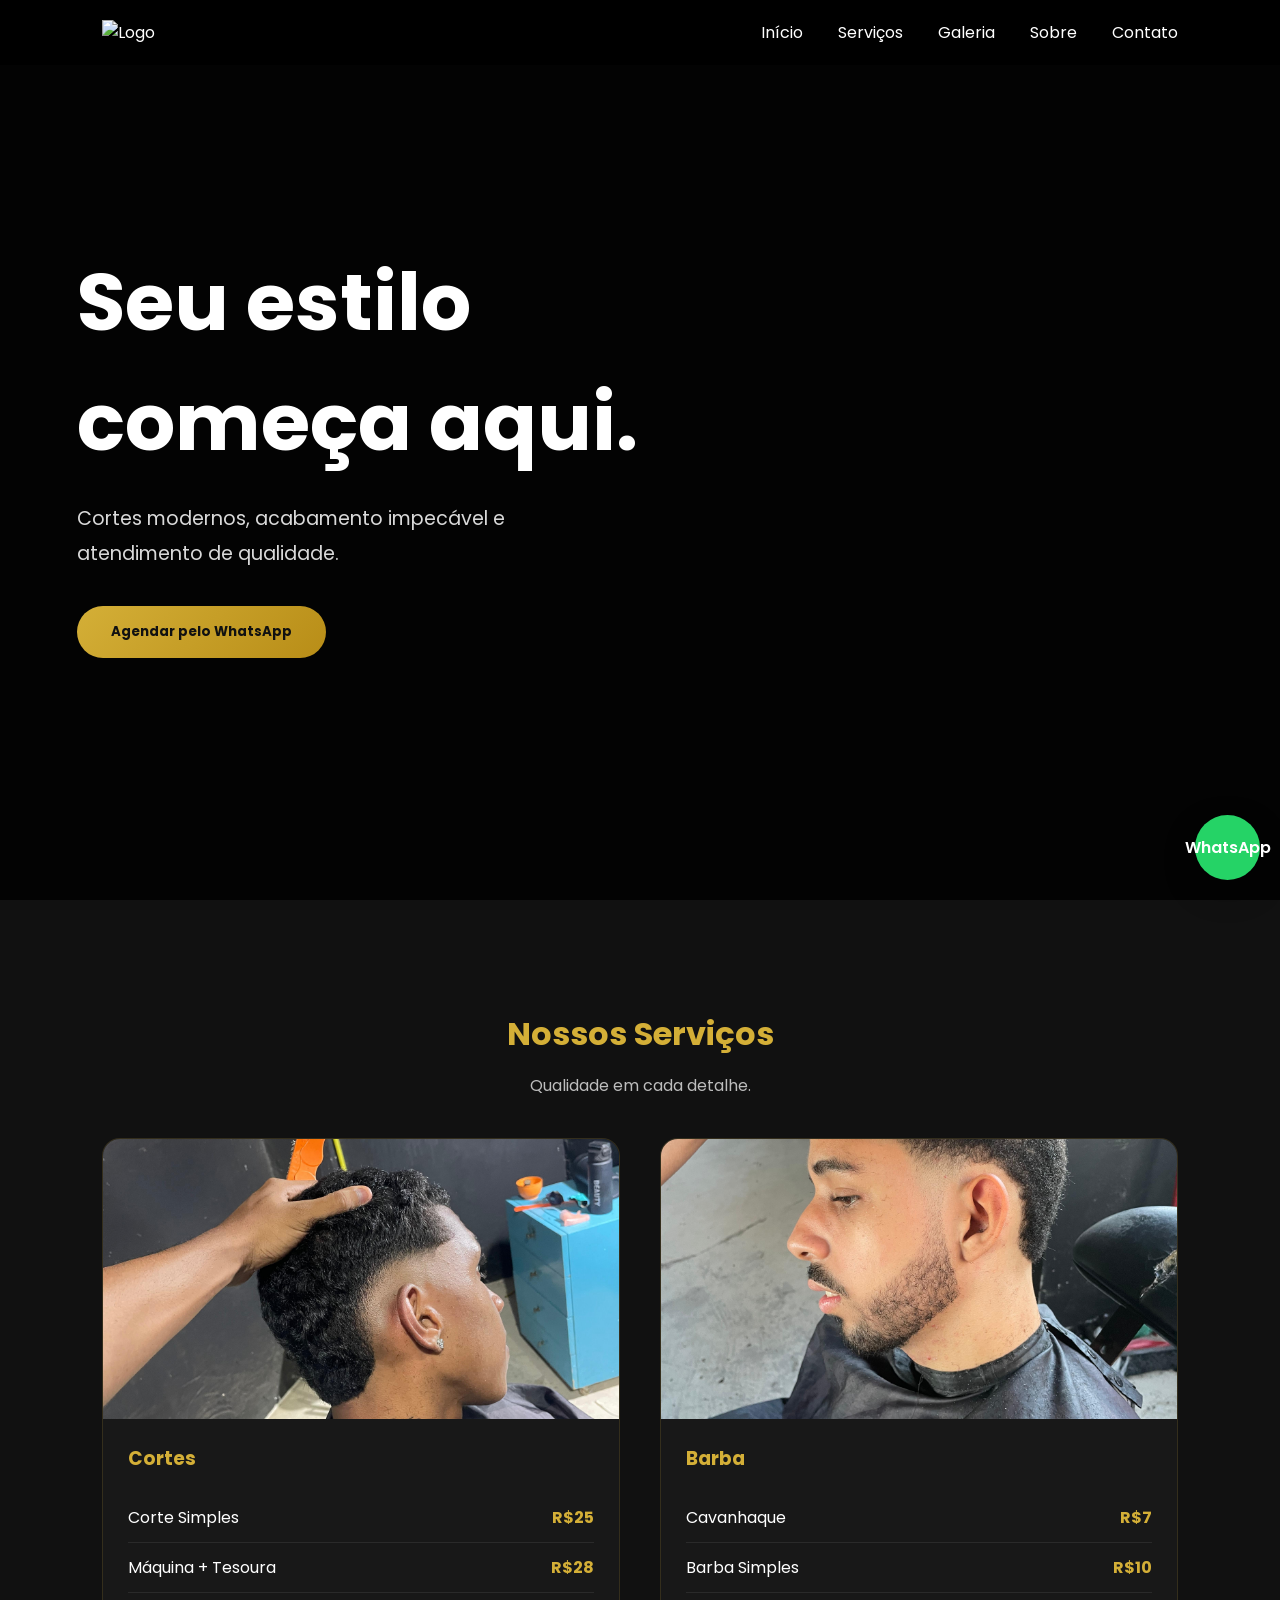
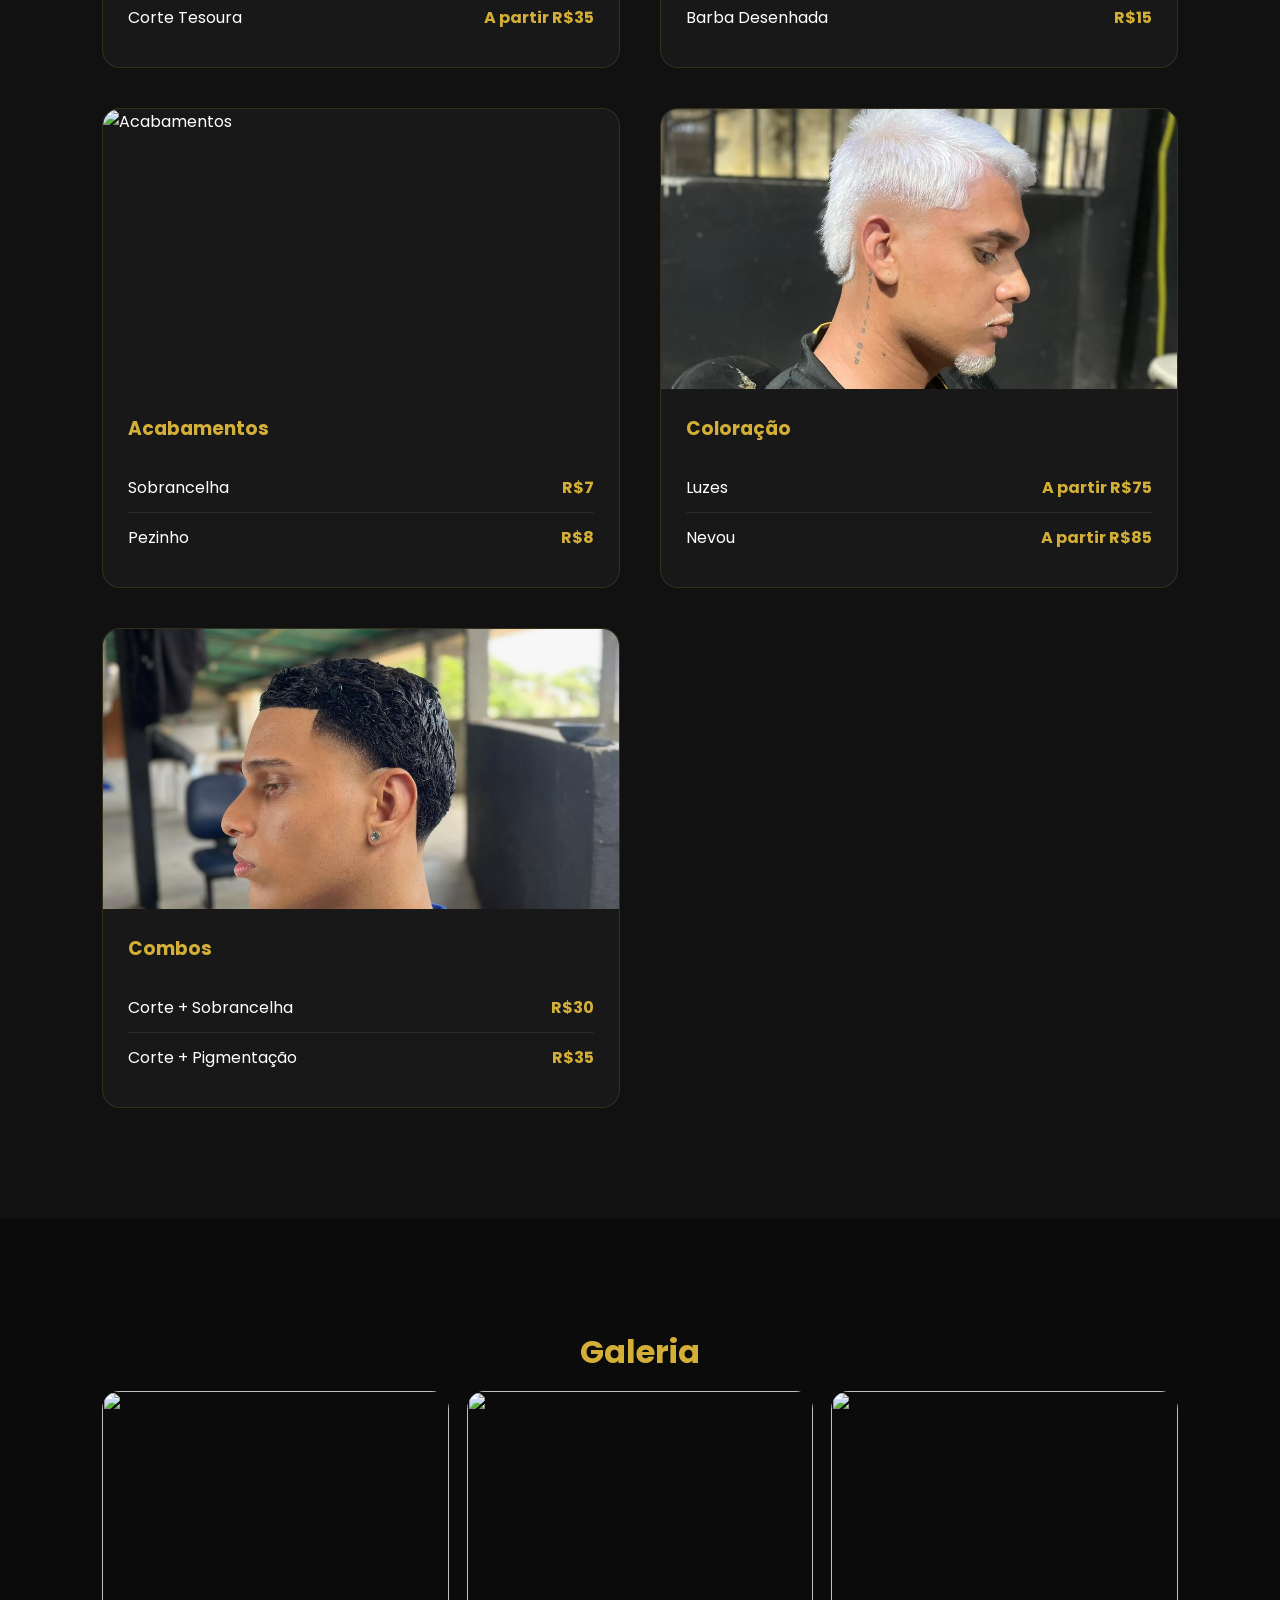
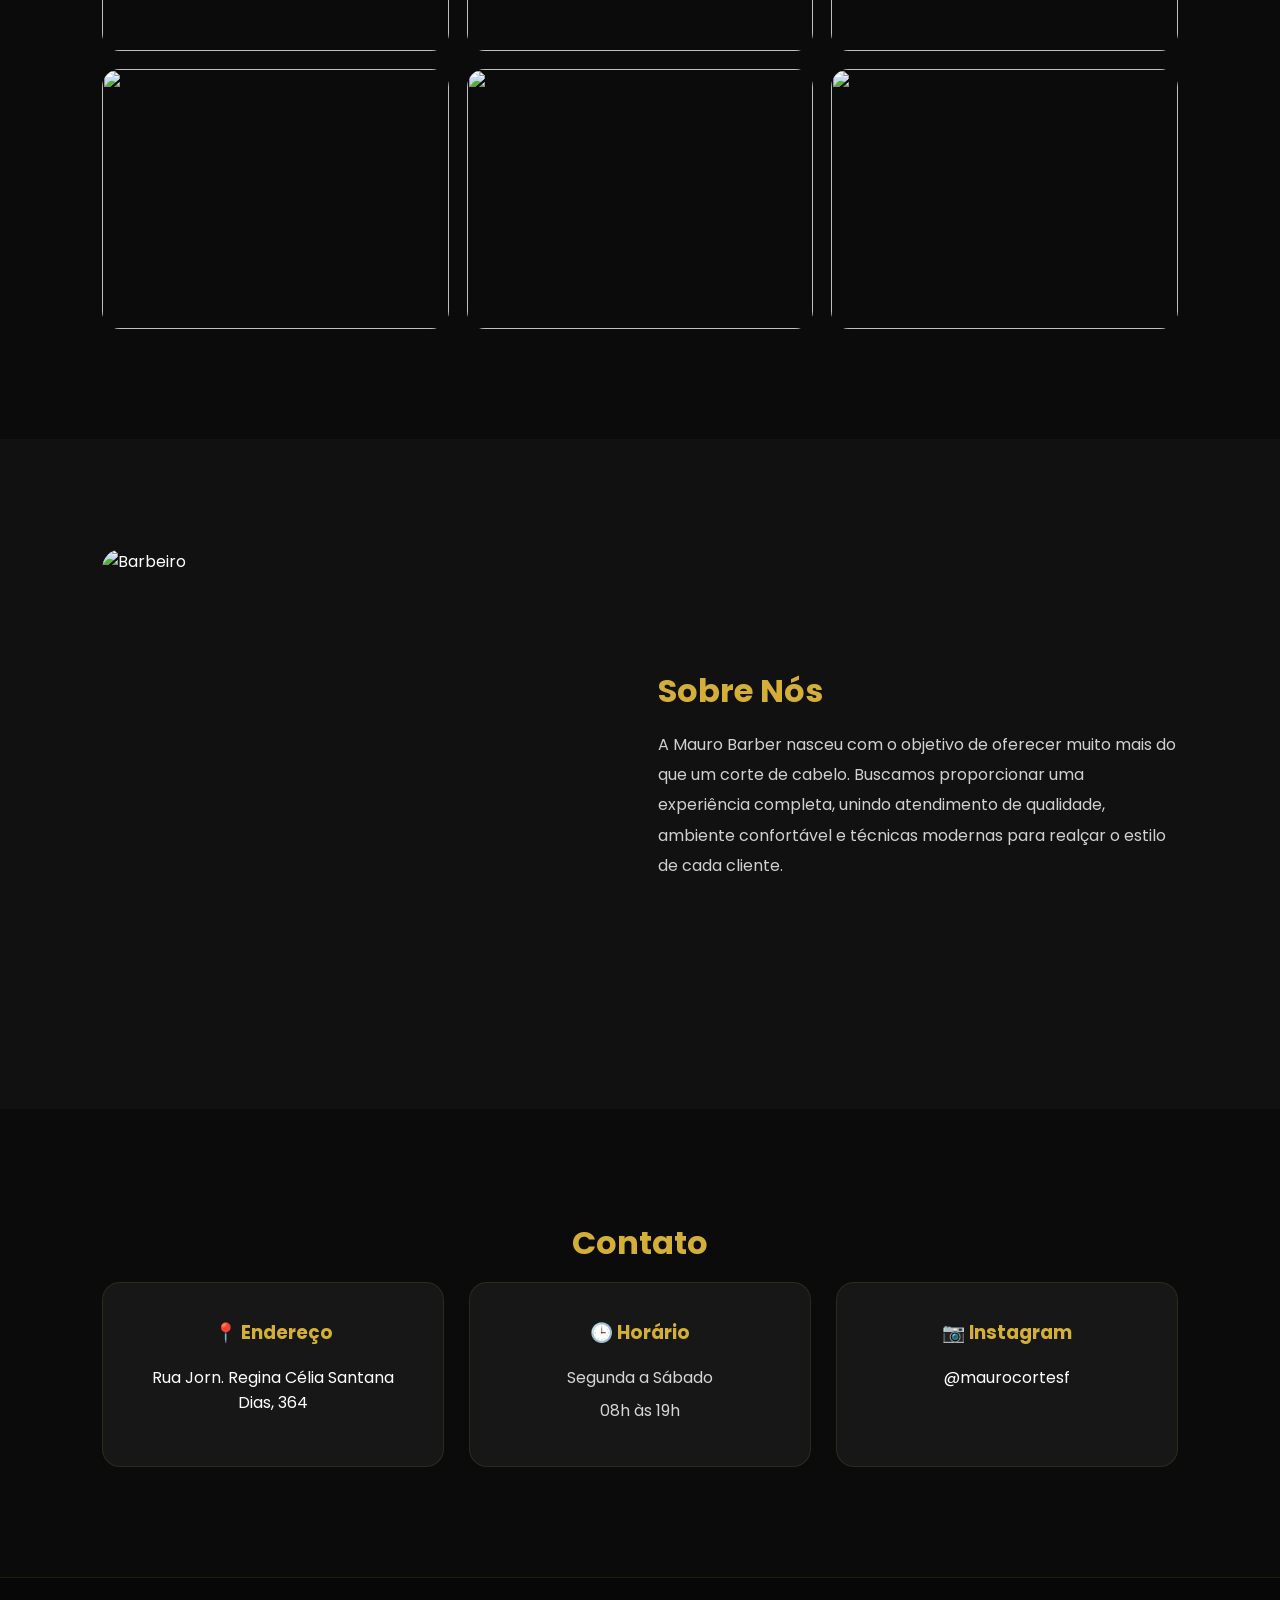
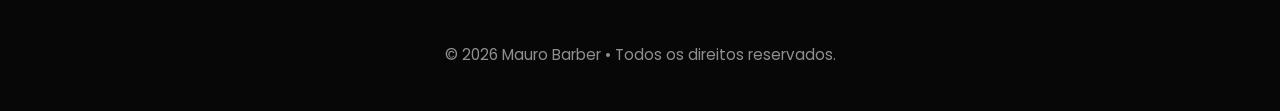
==== commit 10df220f: "feat: adiciona imagens aos cards de serviços" ====
--- a/index.html
+++ b/index.html
@@ -94,7 +94,7 @@
 
         <article class="service-card">
 
-            <img src="img/cortes.jpg" alt="Cortes">
+            <img src="img/corte-mauro.jpeg" alt="Cortes">
 
             <div class="service-content">
 
@@ -127,7 +127,7 @@
 
         <article class="service-card">
 
-            <img src="img/barba.jpg" alt="Barba">
+            <img src="img/barba-mauro.jpeg" alt="Barba">
 
             <div class="service-content">
 
@@ -203,7 +203,7 @@
 
         <article class="service-card">
 
-            <img src="img/coloracao.jpg" alt="Coloração">
+            <img src="img/pintado-mauro.jpeg" alt="Coloração">
 
             <div class="service-content">
 
@@ -237,7 +237,7 @@
 
         <article class="service-card combo-card">
 
-            <img src="img/combo.jpg" alt="Combos">
+            <img src="img/pig-mauro.jpeg" alt="Combos">
 
             <div class="service-content">
 
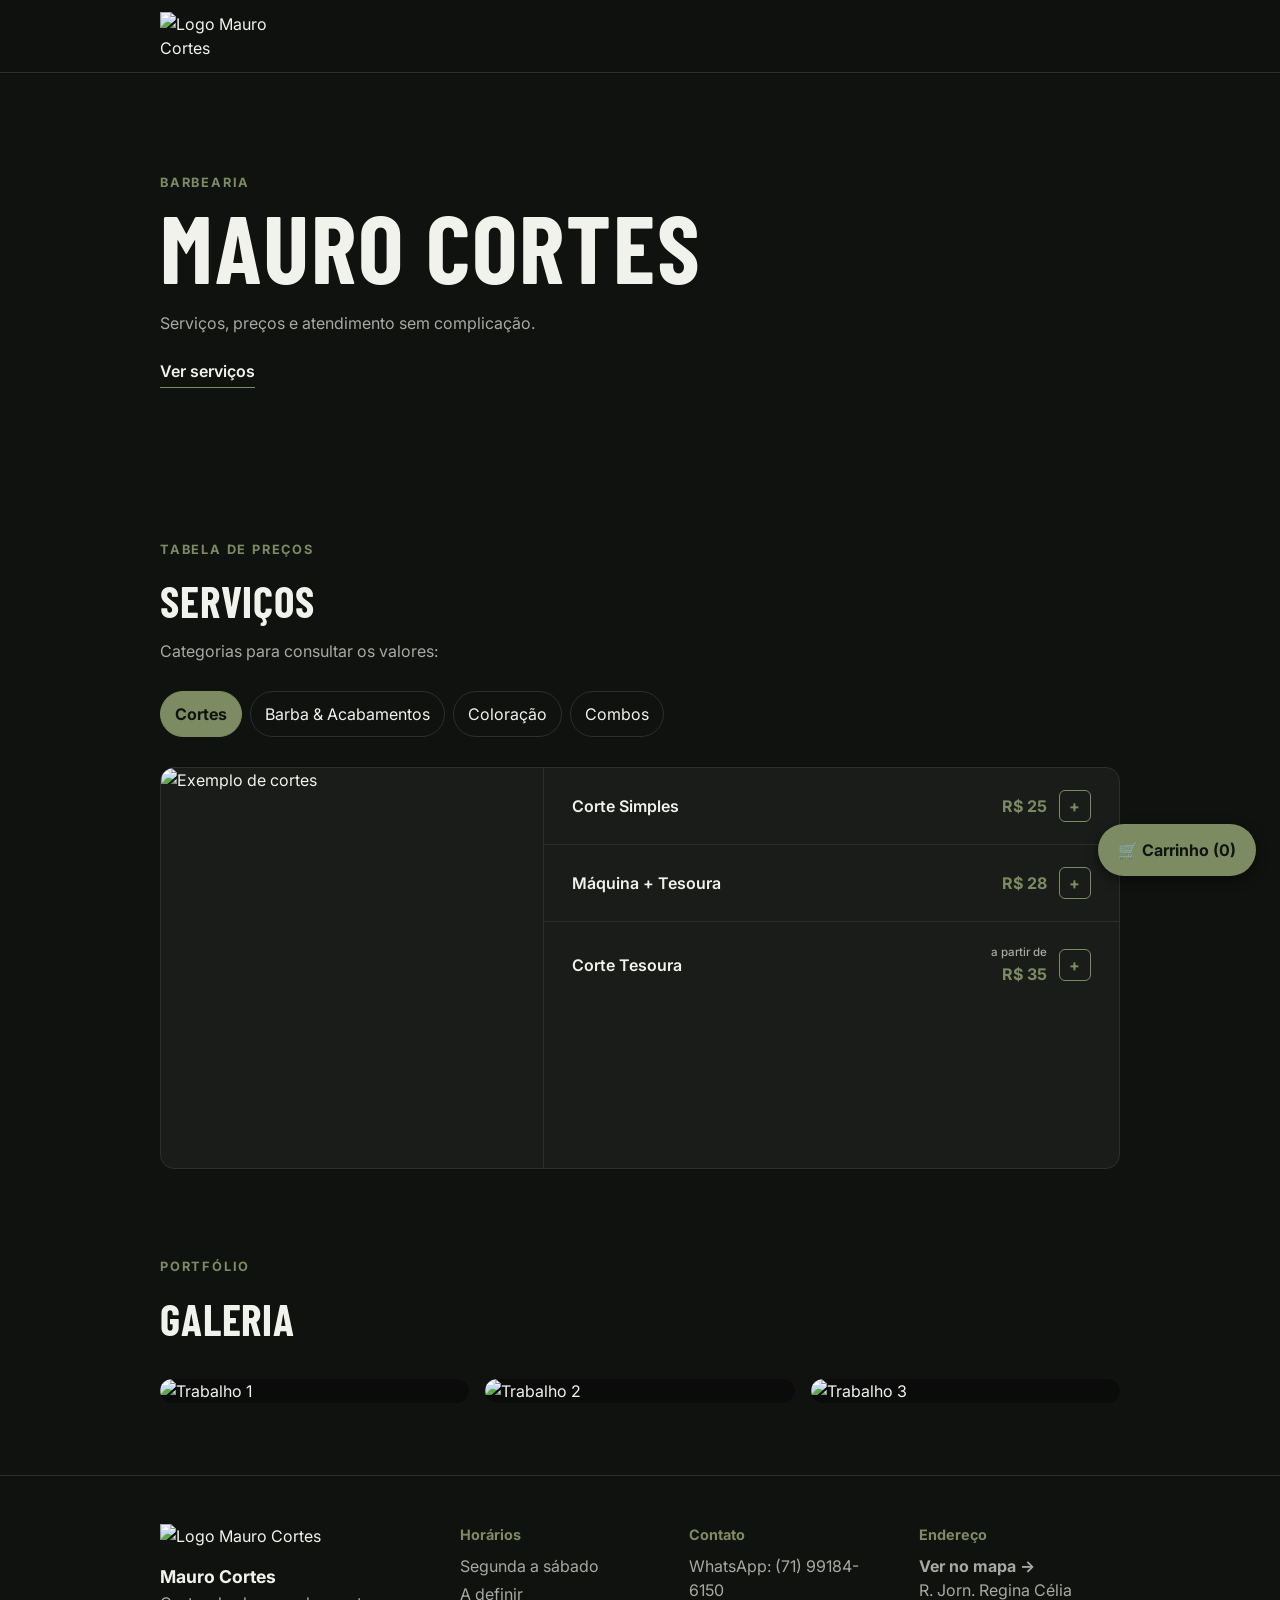
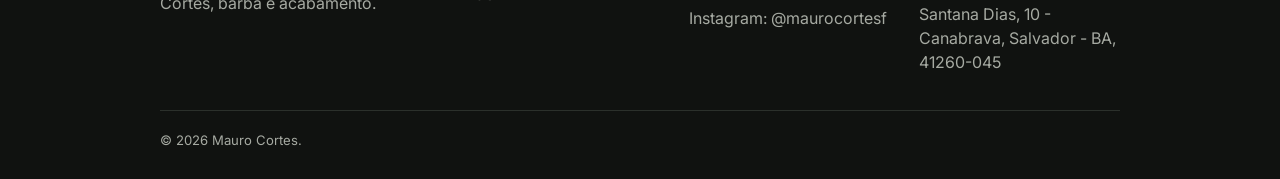
==== commit 9a8b066f: "fix file trouble again" ====
--- a/index.html
+++ b/index.html
@@ -1,441 +1,149 @@
 <!DOCTYPE html>
 <html lang="pt-BR">
 <head>
-
     <meta charset="UTF-8">
     <meta name="viewport" content="width=device-width, initial-scale=1.0">
-
-    <title>Mauro Barber</title>
-
-    <link rel="shortcut icon" href="img/logo.png">
+    <meta name="description" content="Serviços, preços e informações da Mauro Cortes.">
+    <title>Mauro Cortes</title>
 
     <link rel="preconnect" href="https://fonts.googleapis.com">
-
     <link rel="preconnect" href="https://fonts.gstatic.com" crossorigin>
-
-    <link href="https://fonts.googleapis.com/css2?family=Poppins:wght@300;400;500;600;700&display=swap" rel="stylesheet">
+    <link href="https://fonts.googleapis.com/css2?family=Barlow+Condensed:wght@600;700&family=Inter:wght@400;500;600;700&display=swap" rel="stylesheet">
 
     <link rel="stylesheet" href="style.css">
-
 </head>
-
 <body>
 
-<!-- ================= HEADER ================= -->
+    <header class="site-header">
+        <div class="container header-content">
+            <a href="#" class="logo" aria-label="Mauro Cortes - início">
+                <img src="imgs/logo.png" alt="Logo Mauro Cortes">
+            </a>
+        </div>
+    </header>
 
-<header id="header">
+    <main>
+        <section class="hero">
+            <div class="container">
+                <p class="eyebrow">BARBEARIA</p>
+                <h1>Mauro Cortes</h1>
+                <p class="hero-text">
+                    Serviços, preços e atendimento sem complicação.
+                </p>
 
-    <div class="logo">
+                <a href="#servicos" class="secondary-link">Ver serviços</a>
+            </div>
+        </section>
 
-        <img src="img/logo.png" alt="Logo">
+        <section class="services-section" id="servicos">
+            <div class="container">
+                <div class="section-heading">
+                    <p class="eyebrow">TABELA DE PREÇOS</p>
+                    <h2>Serviços</h2>
+                    <p>Categorias para consultar os valores:</p>
+                </div>
 
+                <div class="category-buttons" aria-label="Categorias de serviços">
+                    <button class="category-button active" data-category="cortes">Cortes</button>
+                    <button class="category-button" data-category="barba">Barba & Acabamentos</button>
+                    <button class="category-button" data-category="coloracao">Coloração</button>
+                    <button class="category-button" data-category="combos">Combos</button>
+                </div>
+
+                <div class="service-list" id="service-list"></div>
+            </div>
+        </section>
+
+        <section class="gallery-section" id="galeria">
+            <div class="container">
+                <div class="section-heading">
+                    <p class="eyebrow">PORTFÓLIO</p>
+                    <h2>Galeria</h2>
+                </div>
+                
+                <div class="gallery-scroll">
+                    <div class="gallery-item"><img src="imgs/corte-simples.png" alt="Trabalho 1" loading="lazy"></div>
+                    <div class="gallery-item"><img src="imgs/corte-barba.png" alt="Trabalho 2" loading="lazy"></div>
+                    <div class="gallery-item"><img src="imgs/corte-coloracao.png" alt="Trabalho 3" loading="lazy"></div>
+                </div>
+            </div>
+        </section>
+    </main>
+
+    <footer class="site-footer">
+        <div class="container footer-content">
+            <div class="footer-brand">
+                <div class="footer-logo">
+                    <img src="imgs/logo.png" alt="Logo Mauro Cortes">
+                </div>
+
+                <strong>Mauro Cortes</strong>
+                <p>Cortes, barba e acabamento.</p>
+            </div>
+
+            <div class="footer-info">
+                <div>
+                    <h3>Horários</h3>
+                    <p>Segunda a sábado</p>
+                    <p>A definir</p>
+                </div>
+
+                <div>
+                    <h3>Contato</h3>
+                    <p>WhatsApp: (71) 99184-6150</p>
+                    <p>Instagram: @maurocortesf</p>
+                </div>
+
+                <div>
+                    <h3>Endereço</h3>
+                    <a href="https://maps.app.goo.gl/zQnCDeunT6uKWLCv8"
+                    target="_blank" rel="noopener noreferrer"
+                    class="footer-link">
+                        <p><strong>Ver no mapa →</strong> <br>
+                            R. Jorn. Regina Célia Santana Dias, 10 - Canabrava, Salvador - BA, 41260-045</p>
+                    </a>
+                </div>
+            </div>
+        </div>
+
+        <div class="container copyright">
+            <p>© 2026 Mauro Cortes.</p>
+        </div>
+    </footer>
+
+    <!-- Botão Flutuante do Carrinho -->
+    <button id="cart-fab" class="cart-fab" aria-label="Abrir carrinho">
+        🛒 Carrinho (<span id="cart-count">0</span>)
+    </button>
+
+    <!-- Modal do Carrinho -->
+    <div id="cart-overlay" class="cart-overlay">
+        <div class="cart-modal">
+            <div class="cart-header">
+                <h3>Serviços Selecionados</h3>
+                <button id="close-cart" class="close-cart">&times;</button>
+            </div>
+            
+            <div id="cart-items" class="cart-items">
+                <p class="empty-cart">O seu carrinho está vazio.</p>
+            </div>
+            
+            <div class="cart-footer">
+                <div class="cart-total-row">
+                    <span>Total:</span>
+                    <strong>R$ <span id="cart-total">0,00</span></strong>
+                </div>
+                <button id="btn-generate-pix" class="primary-button" disabled>Gerar PIX Copia e Cola</button>
+                
+                <div id="pix-result" class="pix-result" style="display: none;">
+                    <p>Copie o código abaixo e pague na sua app do banco:</p>
+                    <textarea id="pix-code" readonly rows="4"></textarea>
+                    <button id="btn-copy-pix" class="header-button" style="width: 100%; text-align: center; margin-top: 10px;">Copiar Código PIX</button>
+                </div>
+            </div>
+        </div>
     </div>
 
-    <nav id="nav">
-
-        <a href="#inicio">Início</a>
-        <a href="#servicos">Serviços</a>
-        <a href="#galeria">Galeria</a>
-        <a href="#sobre">Sobre</a>
-        <a href="#contato">Contato</a>
-
-    </nav>
-
-    <button id="menu-btn">
-
-        ☰
-
-    </button>
-
-</header>
-
-<!-- ================= HERO ================= -->
-
-<section class="hero" id="inicio">
-
-    <div class="hero-content">
-
-        <h1>
-            Seu estilo<br>
-            começa aqui.
-        </h1>
-
-        <p>
-
-            Cortes modernos, acabamento impecável e atendimento de qualidade.
-
-        </p>
-
-        <button class="btn" id="abrir-popup">
-
-            Agendar pelo WhatsApp
-
-        </button>
-
-    </div>
-
-</section>
-
-<!-- ================= SERVIÇOS ================= -->
-
-<section class="services" id="servicos">
-
-    <h2>Nossos Serviços</h2>
-
-    <p class="subtitle">
-
-        Qualidade em cada detalhe.
-
-    </p>
-
-    <div class="services-grid">
-
-        <!-- CORTES -->
-
-        <article class="service-card">
-
-            <img src="img/corte-mauro.jpeg" alt="Cortes">
-
-            <div class="service-content">
-
-                <h3>Cortes</h3>
-
-                <ul>
-
-                    <li>
-                        <span>Corte Simples</span>
-                        <strong>R$25</strong>
-                    </li>
-
-                    <li>
-                        <span>Máquina + Tesoura</span>
-                        <strong>R$28</strong>
-                    </li>
-
-                    <li>
-                        <span>Corte Tesoura</span>
-                        <strong>A partir R$35</strong>
-                    </li>
-
-                </ul>
-
-            </div>
-
-        </article>
-
-        <!-- BARBA -->
-
-        <article class="service-card">
-
-            <img src="img/barba-mauro.jpeg" alt="Barba">
-
-            <div class="service-content">
-
-                <h3>Barba</h3>
-
-                <ul>
-
-                    <li>
-
-                        <span>Cavanhaque</span>
-
-                        <strong>R$7</strong>
-
-                    </li>
-
-                    <li>
-
-                        <span>Barba Simples</span>
-
-                        <strong>R$10</strong>
-
-                    </li>
-
-                    <li>
-
-                        <span>Barba Desenhada</span>
-
-                        <strong>R$15</strong>
-
-                    </li>
-
-                </ul>
-
-            </div>
-
-        </article>
-
-        <!-- ACABAMENTO -->
-
-        <article class="service-card">
-
-            <img src="img/acabamento.jpg" alt="Acabamentos">
-
-            <div class="service-content">
-
-                <h3>Acabamentos</h3>
-
-                <ul>
-
-                    <li>
-
-                        <span>Sobrancelha</span>
-
-                        <strong>R$7</strong>
-
-                    </li>
-
-                    <li>
-
-                        <span>Pezinho</span>
-
-                        <strong>R$8</strong>
-
-                    </li>
-
-                </ul>
-
-            </div>
-
-        </article>
-
-        <!-- COLORAÇÃO -->
-
-        <article class="service-card">
-
-            <img src="img/pintado-mauro.jpeg" alt="Coloração">
-
-            <div class="service-content">
-
-                <h3>Coloração</h3>
-
-                <ul>
-
-                    <li>
-
-                        <span>Luzes</span>
-
-                        <strong>A partir R$75</strong>
-
-                    </li>
-
-                    <li>
-
-                        <span>Nevou</span>
-
-                        <strong>A partir R$85</strong>
-
-                    </li>
-
-                </ul>
-
-            </div>
-
-        </article>
-
-        <!-- COMBOS -->
-
-        <article class="service-card combo-card">
-
-            <img src="img/pig-mauro.jpeg" alt="Combos">
-
-            <div class="service-content">
-
-                <h3>Combos</h3>
-
-                <ul>
-
-                    <li>
-
-                        <span>Corte + Sobrancelha</span>
-
-                        <strong>R$30</strong>
-
-                    </li>
-
-                    <li>
-
-                        <span>Corte + Pigmentação</span>
-
-                        <strong>R$35</strong>
-
-                    </li>
-
-                </ul>
-
-            </div>
-
-        </article>
-
-    </div>
-
-</section>
-
-<!-- ================= GALERIA ================= -->
-
-<section class="gallery" id="galeria">
-
-    <h2>Galeria</h2>
-
-    <div class="gallery-grid">
-
-        <img src="img/gallery1.jpg" alt="">
-        <img src="img/gallery2.jpg" alt="">
-        <img src="img/gallery3.jpg" alt="">
-        <img src="img/gallery4.jpg" alt="">
-        <img src="img/gallery5.jpg" alt="">
-        <img src="img/gallery6.jpg" alt="">
-
-    </div>
-
-</section>
-
-<!-- ================= SOBRE ================= -->
-
-<section class="about" id="sobre">
-
-    <div class="about-container">
-
-        <img src="img/barber.jpg" alt="Barbeiro">
-
-        <div>
-
-            <h2>Sobre Nós</h2>
-
-            <p>
-
-                A Mauro Barber nasceu com o objetivo de oferecer muito mais do que um corte de cabelo. Buscamos proporcionar uma experiência completa, unindo atendimento de qualidade, ambiente confortável e técnicas modernas para realçar o estilo de cada cliente.
-
-            </p>
-
-        </div>
-
-    </div>
-
-</section>
-
-<!-- ================= CONTATO ================= -->
-
-<section class="contact" id="contato">
-
-    <h2>Contato</h2>
-
-    <div class="contact-grid">
-
-        <div class="contact-card">
-
-            <h3>📍 Endereço</h3>
-
-            <a target="_blank" href="https://maps.app.goo.gl/DH5khqSfp1tToU6B6">
-
-                Rua Jorn. Regina Célia Santana Dias, 364
-
-            </a>
-
-        </div>
-
-        <div class="contact-card">
-
-            <h3>🕒 Horário</h3>
-
-            <p>Segunda a Sábado</p>
-
-            <p>08h às 19h</p>
-
-        </div>
-
-        <div class="contact-card">
-
-            <h3>📷 Instagram</h3>
-
-            <a target="_blank" href="https://instagram.com/maurocortesf">
-
-                @maurocortesf
-
-            </a>
-
-        </div>
-
-    </div>
-
-</section>
-
-<!-- ================= POPUP ================= -->
-
-<div class="popup" id="popup">
-
-    <div class="popup-box">
-
-        <button id="fechar-popup">
-
-            ×
-
-        </button>
-
-        <h2>
-
-            Escolha um serviço
-
-        </h2>
-
-        <button class="servico" data-servico="Corte Simples">
-            Corte Simples
-        </button>
-
-        <button class="servico" data-servico="Máquina + Tesoura">
-            Máquina + Tesoura
-        </button>
-
-        <button class="servico" data-servico="Corte Tesoura">
-            Corte Tesoura
-        </button>
-
-        <button class="servico" data-servico="Barba Simples">
-            Barba Simples
-        </button>
-
-        <button class="servico" data-servico="Barba Desenhada">
-            Barba Desenhada
-        </button>
-
-        <button class="servico" data-servico="Luzes">
-            Luzes
-        </button>
-
-        <button class="servico" data-servico="Nevou">
-            Nevou
-        </button>
-
-    </div>
-
-</div>
-
-<!-- ================= WHATSAPP ================= -->
-
-<a
-href="#"
-class="whatsapp-float"
-id="whatsapp-float">
-
-    WhatsApp
-
-</a>
-
-<!-- ================= FOOTER ================= -->
-
-<footer>
-
-    <img src="img/logo.png" alt="">
-
-    <p>
-
-        © 2026 Mauro Barber • Todos os direitos reservados.
-
-    </p>
-
-</footer>
-
-<script src="script.js"></script>
-
+    <script src="script.js"></script>
 </body>
 </html>
--- a/style.css
+++ b/style.css
@@ -1,952 +1,171 @@
-/*==================================================
-                    RESET
-==================================================*/
-
-*{
-    margin:0;
-    padding:0;
-    box-sizing:border-box;
+/* =========================
+   BASE
+========================= */
+:root {
+    --bg: #101210;
+    --surface: #191c19;
+    --surface-light: #202420;
+    --text: #f2f2ed;
+    --muted: #a6aaa2;
+    --border: #2b302b;
+    --olive: #7d8b63;
+    --olive-hover: #8e9d70;
+    --max-width: 960px;
 }
 
-html{
-    scroll-behavior:smooth;
+* { box-sizing: border-box; margin: 0; padding: 0; }
+html { scroll-behavior: smooth; }
+body { background: var(--bg); color: var(--text); font-family: "Inter", sans-serif; line-height: 1.5; }
+a { color: inherit; text-decoration: none; }
+button { font: inherit; }
+.container { width: min(100% - 32px, var(--max-width)); margin-inline: auto; }
+
+/* =========================
+   HEADER & HERO
+========================= */
+.site-header { border-bottom: 1px solid var(--border); background: rgba(16, 18, 16, 0.96); position: sticky; top: 0; z-index: 10; }
+.header-content { min-height: 72px; display: flex; align-items: center; justify-content: space-between; gap: 24px; }
+.logo img { display: block; width: 110px; height: auto; }
+
+.header-button { background: var(--olive); color: #11130f; padding: 10px 18px; border-radius: 8px; font-weight: 700; }
+.header-button:hover { background: var(--olive-hover); }
+
+.hero { padding: 72px 0 56px; }
+.eyebrow { color: var(--olive); font-size: 0.8rem; font-weight: 700; letter-spacing: 0.14em; margin-bottom: 10px; }
+.hero h1, .section-heading h2 { font-family: "Barlow Condensed", sans-serif; text-transform: uppercase; letter-spacing: 0.02em; }
+.hero h1 { font-size: clamp(3.25rem, 14vw, 6rem); line-height: 0.92; max-width: 700px; }
+.hero-text { color: var(--muted); font-size: 1rem; margin-top: 20px; max-width: 460px; }
+.secondary-link { display: inline-block; margin-top: 24px; color: var(--text); font-weight: 600; border-bottom: 1px solid var(--olive); padding-bottom: 4px; }
+
+/* =========================
+   SERVIÇOS
+========================= */
+.services-section { padding: 56px 0 72px; }
+.section-heading { margin-bottom: 28px; }
+.section-heading h2 { font-size: 2.7rem; }
+.section-heading > p:last-child { color: var(--muted); margin-top: 6px; }
+
+.category-buttons { display: flex; gap: 8px; overflow-x: auto; padding-bottom: 8px; scrollbar-width: thin; }
+.category-button { flex: 0 0 auto; border: 1px solid var(--border); background: transparent; color: var(--text); border-radius: 999px; padding: 10px 14px; cursor: pointer; }
+.category-button:hover { border-color: var(--olive); }
+.category-button.active { background: var(--olive); color: #11130f; border-color: var(--olive); font-weight: 700; }
+
+.service-list { margin-top: 22px; border: 1px solid var(--border); border-radius: 14px; overflow: hidden; background: var(--surface); }
+
+/* IMAGEM DOS SERVIÇOS - Altura natural no telemóvel, sem bordas pretas e sem zoom */
+.category-image { 
+    width: 100%; 
+    height: auto; 
+    display: block; 
+    border-bottom: 1px solid var(--border);
 }
 
-body{
-    font-family:"Poppins",sans-serif;
-    background:#0b0b0b;
-    color:#fff;
-    overflow-x:hidden;
+.service-item { display: flex; justify-content: space-between; align-items: center; gap: 20px; padding: 18px; }
+.service-item + .service-item { border-top: 1px solid var(--border); }
+.service-name { font-weight: 600; }
+.service-price { color: var(--olive); font-weight: 700; white-space: nowrap; text-align: right; }
+.service-price span { color: var(--muted); display: block; font-size: 0.72rem; font-weight: 500; }
+
+/* =========================
+   GALERIA
+========================= */
+.gallery-section { padding: 0 0 72px; }
+.gallery-scroll { display: grid; gap: 16px; }
+
+.gallery-item { 
+    border-radius: 12px; 
+    overflow: hidden; 
+    background: var(--surface); 
 }
 
-img{
-    max-width:100%;
-    display:block;
+/* IMAGENS DA GALERIA - Com borda/fundo escuro conforme pedido */
+.gallery-item img { 
+    width: 100%; 
+    max-height: 350px; 
+    object-fit: contain; 
+    background: #0a0b0a;
+    display: block; 
 }
 
-a{
-    text-decoration:none;
-    color:inherit;
-}
+/* =========================
+   FOOTER
+========================= */
+.site-footer { border-top: 1px solid var(--border); padding: 48px 0 28px; }
+.footer-content { display: grid; gap: 36px; }
+.footer-brand strong { display: block; margin-top: 16px; font-size: 1.1rem; }
+.footer-brand p, .footer-info p, .copyright { color: var(--muted); }
+.footer-logo img { width: 180px; max-width: 100%; height: auto; display: block; }
+.footer-info { display: grid; gap: 28px; }
+.footer-info h3 { color: var(--olive); font-size: 0.9rem; margin-bottom: 8px; }
+.footer-info p + p { margin-top: 4px; }
+.copyright { border-top: 1px solid var(--border); margin-top: 36px; padding-top: 20px; font-size: 0.82rem; }
 
-button{
-    cursor:pointer;
-    border:none;
-    font-family:inherit;
-}
+/* =========================
+   CARRINHO & MODAL PIX
+========================= */
+.cart-fab { position: fixed; bottom: 24px; right: 24px; background: var(--olive); color: #11130f; border: none; padding: 14px 20px; border-radius: 50px; font-weight: 700; box-shadow: 0 4px 12px rgba(0,0,0,0.5); cursor: pointer; z-index: 90; transition: transform 0.2s; }
+.cart-fab:hover { transform: scale(1.05); }
 
-:root{
+.add-to-cart { background: transparent; border: 1px solid var(--olive); color: var(--olive); width: 32px; height: 32px; border-radius: 6px; cursor: pointer; font-weight: bold; display: flex; align-items: center; justify-content: center; margin-left: 12px; }
+.add-to-cart:hover { background: var(--olive); color: #11130f; }
+.service-row-actions { display: flex; align-items: center; }
 
-    --gold:#D4AF37;
-    --gold2:#b88d17;
-    --dark:#111;
-    --black:#080808;
-    --gray:#bdbdbd;
+.cart-overlay { position: fixed; top: 0; left: 0; width: 100%; height: 100%; background: rgba(0,0,0,0.8); display: flex; align-items: flex-end; justify-content: center; z-index: 100; opacity: 0; pointer-events: none; transition: opacity 0.3s; }
+.cart-overlay.active { opacity: 1; pointer-events: auto; }
 
-}
+.cart-modal { background: var(--surface); width: 100%; max-width: 500px; border-radius: 20px 20px 0 0; padding: 24px; max-height: 85vh; display: flex; flex-direction: column; }
+.cart-header { display: flex; justify-content: space-between; align-items: center; margin-bottom: 20px; }
+.close-cart { background: none; border: none; color: var(--text); font-size: 28px; cursor: pointer; }
+.cart-items { flex: 1; overflow-y: auto; margin-bottom: 20px; }
+.cart-item { display: flex; justify-content: space-between; padding: 12px 0; border-bottom: 1px solid var(--border); }
+.remove-item { background: none; border: none; color: #ff5252; cursor: pointer; font-size: 12px; margin-top: 4px; }
+.cart-total-row { display: flex; justify-content: space-between; font-size: 1.2rem; margin-bottom: 16px; }
 
-/*==================================================
-                    MOBILE FIRST
-==================================================*/
+.primary-button { width: 100%; margin-top: 22px; border: 0; border-radius: 8px; background: var(--olive); color: #11130f; padding: 14px 18px; font-weight: 700; cursor: pointer; }
+.primary-button:disabled { opacity: 0.55; cursor: not-allowed; }
+.pix-result textarea { width: 100%; background: var(--bg); color: var(--olive); border: 1px solid var(--border); padding: 10px; border-radius: 8px; font-family: monospace; font-size: 12px; resize: none; margin-top: 10px; }
 
-section{
-
-    padding:70px 20px;
-
-}
-
-h2{
-
-    font-size:2rem;
-
-    color:var(--gold);
-
-    text-align:center;
-
-    margin-bottom:15px;
-
-}
-
-.subtitle{
-
-    color:var(--gray);
-
-    text-align:center;
-
-    margin-bottom:40px;
-
-}
-
-/*==================================================
-                    HEADER
-==================================================*/
-
-header{
-
-    position:fixed;
-
-    top:0;
-
-    left:0;
-
-    width:100%;
-
-    padding:15px 20px;
-
-    background:rgba(0,0,0,.85);
-
-    backdrop-filter:blur(8px);
-
-    display:flex;
-
-    justify-content:space-between;
-
-    align-items:center;
-
-    z-index:1000;
-
-}
-
-.logo img{
-
-    width:65px;
-
-}
-
-#menu-btn{
-
-    background:none;
-
-    color:white;
-
-    font-size:30px;
-
-}
-
-nav{
-
-    position:absolute;
-
-    top:100%;
-
-    left:0;
-
-    width:100%;
-
-    background:#111;
-
-    display:none;
-
-    flex-direction:column;
-
-    align-items:center;
-
-    gap:25px;
-
-    padding:25px;
-
-}
-
-nav.active{
-
-    display:flex;
-
-}
-
-nav a{
-
-    color:white;
-
-    transition:.3s;
-
-}
-
-nav a:hover{
-
-    color:var(--gold);
-
-}
-
-/*==================================================
-                    HERO
-==================================================*/
-
-.hero{
-
-    min-height:100vh;
-
-    padding:120px 20px 80px;
-
-    display:flex;
-
-    justify-content:center;
-
-    align-items:center;
-
-    text-align:center;
-
-    background:
-    linear-gradient(rgba(0,0,0,.75),rgba(0,0,0,.75)),
-    url(img/hero.jpg);
-
-    background-size:cover;
-
-    background-position:center;
-
-}
-
-.hero-content{
-
-    max-width:600px;
-
-}
-
-.hero h1{
-
-    font-size:clamp(2.4rem,8vw,4.8rem);
-
-    margin-bottom:20px;
-
-}
-
-.hero p{
-
-    color:#d9d9d9;
-
-    line-height:1.8;
-
-    margin-bottom:35px;
-
-}
-
-.btn{
-
-    background:linear-gradient(135deg,var(--gold),var(--gold2));
-
-    color:#111;
-
-    padding:16px 34px;
-
-    border-radius:35px;
-
-    font-weight:bold;
-
-    transition:.35s;
-
-}
-
-.btn:hover{
-
-    transform:translateY(-5px);
-
-    box-shadow:0 15px 30px rgba(212,175,55,.25);
-
-}
-
-/*==================================================
-                    SERVIÇOS
-==================================================*/
-
-.services{
-
-    background:#111;
-
-}
-
-.services-grid{
-
-    display:grid;
-
-    gap:30px;
-
-}
-
-.service-card{
-
-    background:#181818;
-
-    border-radius:18px;
-
-    overflow:hidden;
-
-    border:1px solid rgba(212,175,55,.15);
-
-    transition:.35s;
-
-}
-
-.service-card:hover{
-
-    transform:translateY(-6px);
-
-}
-
-.service-card img{
-
-    width:100%;
-
-    height:220px;
-
-    object-fit:cover;
-
-}
-
-.service-content{
-
-    padding:25px;
-
-}
-
-.service-content h3{
-
-    color:var(--gold);
-
-    margin-bottom:20px;
-
-}
-
-.service-content ul{
-
-    list-style:none;
-
-}
-
-.service-content li{
-
-    display:flex;
-
-    justify-content:space-between;
-
-    padding:12px 0;
-
-    border-bottom:1px solid rgba(255,255,255,.08);
-
-}
-
-.service-content li:last-child{
-
-    border:none;
-
-}
-
-.service-content strong{
-
-    color:var(--gold);
-
-}
-
-/*==================================================
-                    GALERIA
-==================================================*/
-
-.gallery{
-
-    background:#0b0b0b;
-
-}
-
-.gallery-grid{
-
-    display:grid;
-
-    gap:18px;
-
-}
-
-.gallery-grid img{
-
-    width:100%;
-
-    height:220px;
-
-    object-fit:cover;
-
-    border-radius:18px;
-
-    transition:.35s;
-
-    cursor:pointer;
-
-}
-
-.gallery-grid img:hover{
-
-    transform:scale(1.04);
-
-    filter:brightness(1.08);
-
-}
-
-/*==================================================
-                    SOBRE
-==================================================*/
-
-.about{
-
-    background:#111;
-
-}
-
-.about-container{
-
-    display:grid;
-
-    gap:35px;
-
-}
-
-.about-container img{
-
-    width:100%;
-
-    border-radius:20px;
-
-    object-fit:cover;
-
-}
-
-.about-container h2{
-
-    text-align:left;
-
-}
-
-.about-container p{
-
-    color:#d0d0d0;
-
-    line-height:1.9;
-
-}
-
-/*==================================================
-                    CONTATO
-==================================================*/
-
-.contact{
-
-    background:#0b0b0b;
-
-}
-
-.contact-grid{
-
-    display:grid;
-
-    gap:25px;
-
-}
-
-.contact-card{
-
-    background:#171717;
-
-    border:1px solid rgba(212,175,55,.12);
-
-    border-radius:18px;
-
-    padding:28px;
-
-    text-align:center;
-
-    transition:.35s;
-
-}
-
-.contact-card:hover{
-
-    transform:translateY(-6px);
-
-    border-color:var(--gold);
-
-}
-
-.contact-card h3{
-
-    color:var(--gold);
-
-    margin-bottom:18px;
-
-}
-
-.contact-card p{
-
-    color:#d6d6d6;
-
-    margin:8px 0;
-
-}
-
-.contact-card a{
-
-    transition:.3s;
-
-}
-
-.contact-card a:hover{
-
-    color:var(--gold);
-
-}
-
-/*==================================================
-                    POPUP
-==================================================*/
-
-.popup{
-
-    position:fixed;
-
-    inset:0;
-
-    background:rgba(0,0,0,.8);
-
-    display:none;
-
-    justify-content:center;
-
-    align-items:center;
-
-    z-index:9999;
-
-    padding:20px;
-
-}
-
-.popup-box{
-
-    background:#171717;
-
-    width:100%;
-
-    max-width:420px;
-
-    max-height:80vh;
-
-    overflow-y:auto;
-
-    border-radius:18px;
-
-    padding:30px;
-
-    position:relative;
-
-    border:1px solid rgba(212,175,55,.15);
-
-}
-
-.popup-box h2{
-
-    margin-bottom:25px;
-
-}
-
-.popup-box .servico{
-
-    width:100%;
-
-    padding:15px;
-
-    margin-bottom:12px;
-
-    background:#232323;
-
-    color:white;
-
-    border-radius:12px;
-
-    transition:.3s;
-
-}
-
-.popup-box .servico:hover{
-
-    background:var(--gold);
-
-    color:#111;
-
-}
-
-#fechar-popup{
-
-    position:absolute;
-
-    top:15px;
-
-    right:18px;
-
-    background:none;
-
-    color:white;
-
-    font-size:30px;
-
-}
-
-/*==================================================
-            WHATSAPP FLUTUANTE
-==================================================*/
-
-.whatsapp-float{
-
-    position:fixed;
-
-    bottom:20px;
-
-    right:20px;
-
-    width:65px;
-
-    height:65px;
-
-    border-radius:50%;
-
-    background:#25D366;
-
-    color:white;
-
-    display:flex;
-
-    justify-content:center;
-
-    align-items:center;
-
-    font-weight:600;
-
-    box-shadow:0 12px 30px rgba(0,0,0,.35);
-
-    transition:.3s;
-
-    z-index:999;
-
-}
-
-.whatsapp-float:hover{
-
-    transform:scale(1.08);
-
-}
-
-/*==================================================
-                    FOOTER
-==================================================*/
-
-footer{
-
-    background:#070707;
-
-    padding:45px 20px;
-
-    text-align:center;
-
-    border-top:1px solid rgba(212,175,55,.12);
-
-}
-
-footer img{
-
-    width:90px;
-
-    margin:0 auto 20px;
-
-}
-
-footer p{
-
-    color:#8f8f8f;
-
-    font-size:.95rem;
-
-}
-
-/*==================================================
-                TABLETS (>=768px)
-==================================================*/
-
-@media (min-width:768px){
-
-    section{
-        padding:90px 6%;
+/* =========================
+   DESKTOP
+========================= */
+@media (min-width: 700px) {
+    .hero { padding: 100px 0 80px; }
+    
+    /* MÁGICA DO LAYOUT: Divide o quadro de serviços em 2 colunas no computador */
+    .service-list { 
+        display: grid; 
+        grid-template-columns: 40% 60%; 
+        align-items: stretch; 
     }
-
-    header{
-        padding:18px 6%;
+    
+    /* A foto fica encaixada no lado esquerdo, ocupando a altura toda da caixa */
+    .category-image { 
+        grid-column: 1; 
+        grid-row: 1 / 100; /* Estica para acompanhar todos os itens da lista de preços ao lado */
+        width: 100%; 
+        height: 100%; 
+        min-height: 400px;
+        object-fit: cover; 
+        object-position: center top; 
+        border-bottom: none; 
+        border-right: 1px solid var(--border); 
     }
-
-    .logo img{
-        width:80px;
+    
+    /* Os preços alinham-se no lado direito */
+    .service-item { 
+        grid-column: 2; 
+        padding: 22px 28px; 
     }
-
-    /* Menu Desktop */
-
-    #menu-btn{
-        display:none;
-    }
-
-    nav{
-        position:static;
-        display:flex !important;
-        flex-direction:row;
-        width:auto;
-        background:none;
-        padding:0;
-        gap:35px;
-    }
-
-    nav a{
-        font-size:16px;
-        position:relative;
-    }
-
-    nav a::after{
-        content:"";
-        position:absolute;
-        left:0;
-        bottom:-6px;
-        width:0;
-        height:2px;
-        background:var(--gold);
-        transition:.3s;
-    }
-
-    nav a:hover::after{
-        width:100%;
-    }
-
-    /* Hero */
-
-    .hero{
-
-        text-align:left;
-
-        justify-content:flex-start;
-
-        padding:120px 6%;
-
-    }
-
-    .hero-content{
-        max-width:650px;
-    }
-
-    .hero h1{
-        font-size:4rem;
-    }
-
-    .hero p{
-        font-size:1.1rem;
-    }
-
-    /* Serviços */
-
-    .services-grid{
-
-        grid-template-columns:repeat(2,1fr);
-
-    }
-
-    /* Galeria */
-
-    .gallery-grid{
-
-        grid-template-columns:repeat(2,1fr);
-
-    }
-
-    /* Sobre */
-
-    .about-container{
-
-        grid-template-columns:1fr 1fr;
-
-        align-items:center;
-
-    }
-
-    .about-container img{
-
-        height:450px;
-
-    }
-
-    /* Contato */
-
-    .contact-grid{
-
-        grid-template-columns:repeat(3,1fr);
-
-    }
-
-}
-
-/*==================================================
-                DESKTOP (>=1024px)
-==================================================*/
-
-@media (min-width:1024px){
-
-    section{
-        padding:110px 8%;
-    }
-
-    header{
-        padding:20px 8%;
-    }
-
-    .hero{
-
-        min-height:100vh;
-
-    }
-
-    .hero-content{
-
-        max-width:700px;
-
-    }
-
-    .hero h1{
-
-        font-size:5rem;
-
-    }
-
-    .hero p{
-
-        font-size:1.2rem;
-
-        max-width:550px;
-
-    }
-
-    .services-grid{
-
-        grid-template-columns:repeat(2,1fr);
-
-        gap:40px;
-
-    }
-
-    .service-card img{
-
-        height:280px;
-
-    }
-
-    .gallery-grid{
-
-        grid-template-columns:repeat(3,1fr);
-
-    }
-
-    .gallery-grid img{
-
-        height:260px;
-
-    }
-
-    .contact-card{
-
-        padding:35px;
-
-    }
-
-}
-
-/*==================================================
-            TELAS GRANDES (>=1400px)
-==================================================*/
-
-@media (min-width:1400px){
-
-    .hero-content{
-
-        max-width:800px;
-
-    }
-
-    .hero h1{
-
-        font-size:5.8rem;
-
-    }
-
-    .hero p{
-
-        font-size:1.25rem;
-
-    }
-
-    .services-grid{
-
-        gap:50px;
-
-    }
-
-    .gallery-grid{
-
-        gap:30px;
-
-    }
-
-}
-
-/*==================================================
-            ANIMAÇÕES
-==================================================*/
-
-.service-card,
-.contact-card,
-.gallery-grid img{
-
-    transition:.35s ease;
-
-}
-
-.service-card:hover{
-
-    transform:translateY(-8px);
-
-    box-shadow:0 20px 40px rgba(0,0,0,.35);
-
-}
-
-.contact-card:hover{
-
-    transform:translateY(-8px);
-
-}
-
-.gallery-grid img:hover{
-
-    transform:scale(1.04);
-
-}
-
-/* Scrollbar */
-
-::-webkit-scrollbar{
-
-    width:10px;
-
-}
-
-::-webkit-scrollbar-track{
-
-    background:#111;
-
-}
-
-::-webkit-scrollbar-thumb{
-
-    background:var(--gold);
-
-    border-radius:30px;
-
-}
-
-::-webkit-scrollbar-thumb:hover{
-
-    background:#e1bd48;
-
+    
+    /* Galeria com 3 imagens lado a lado no PC */
+    .gallery-scroll { grid-template-columns: repeat(3, 1fr); }
+    .gallery-item img { max-height: 400px; }
+    
+    .services-section { padding: 72px 0 88px; }
+    
+    .footer-content { grid-template-columns: 0.8fr 2fr; }
+    .footer-info { grid-template-columns: repeat(3, 1fr); }
+    
+    .cart-overlay { align-items: center; }
+    .cart-modal { border-radius: 20px; }
 }
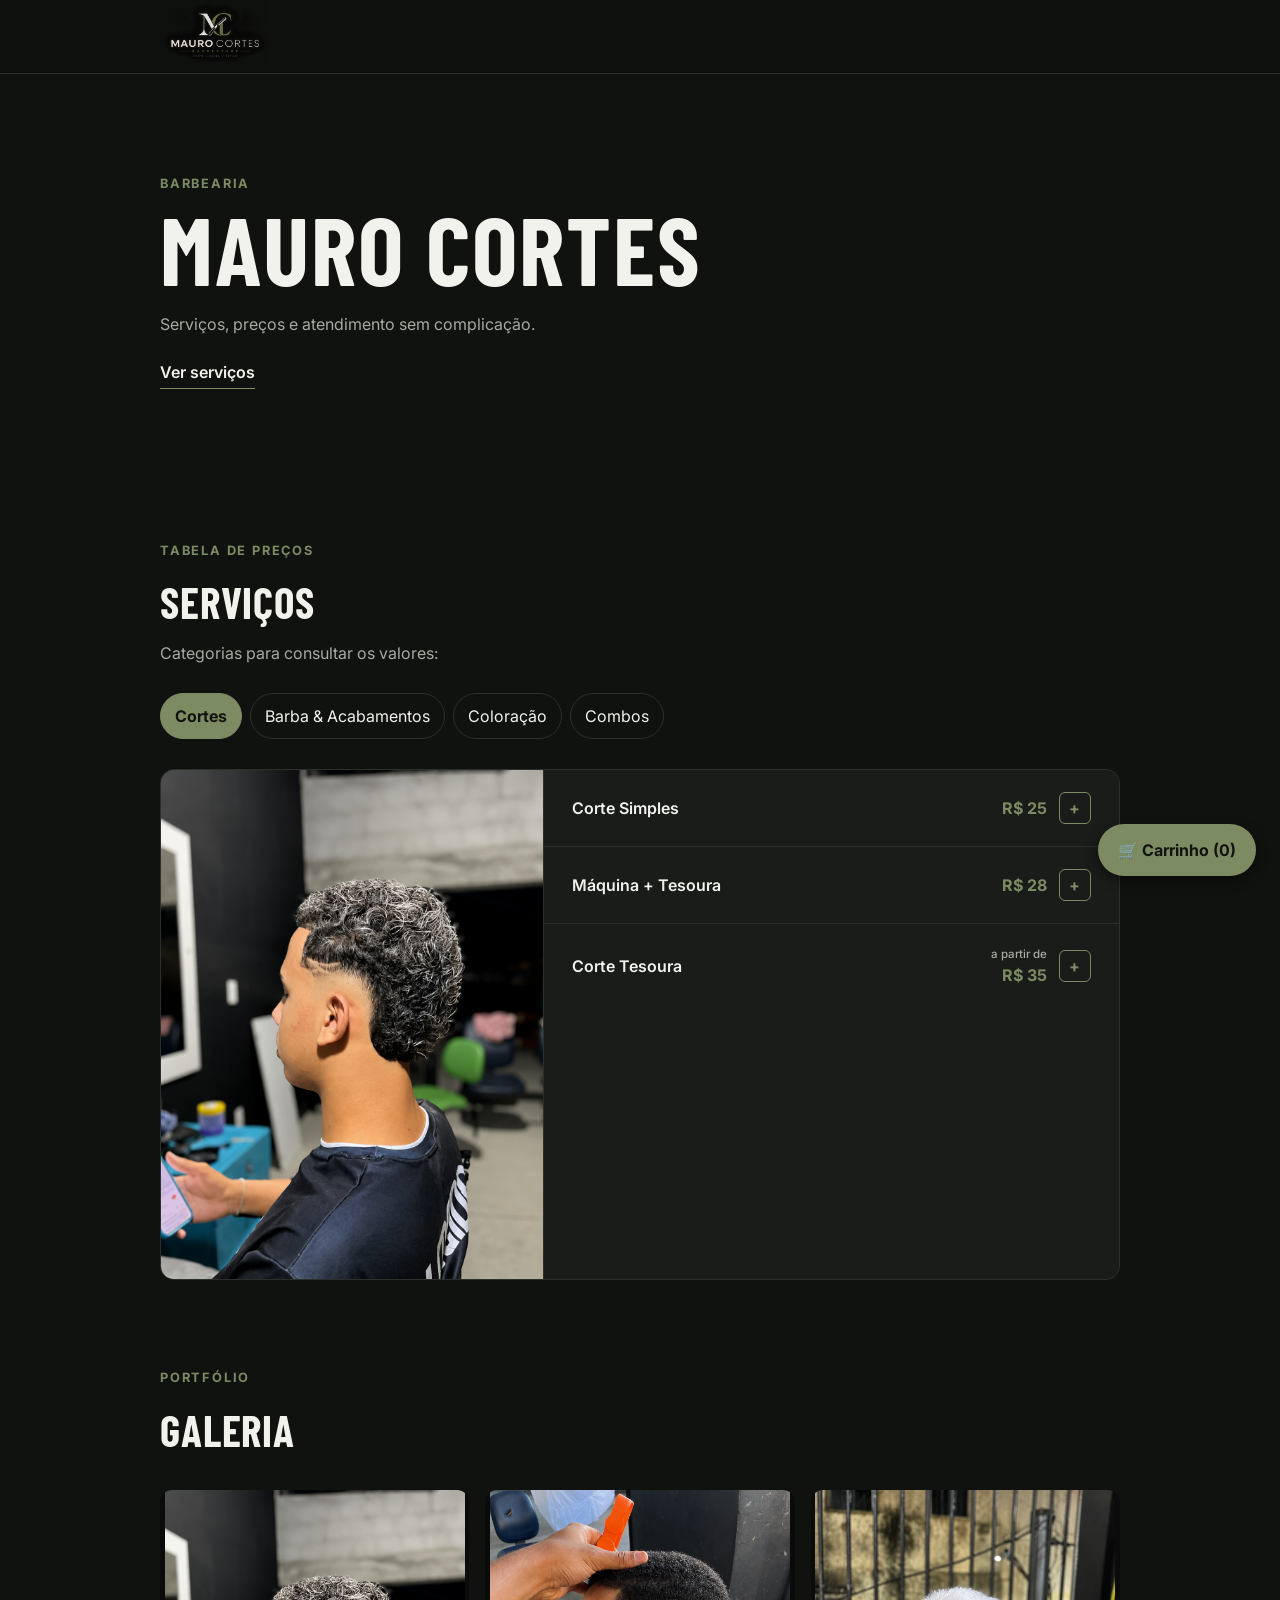
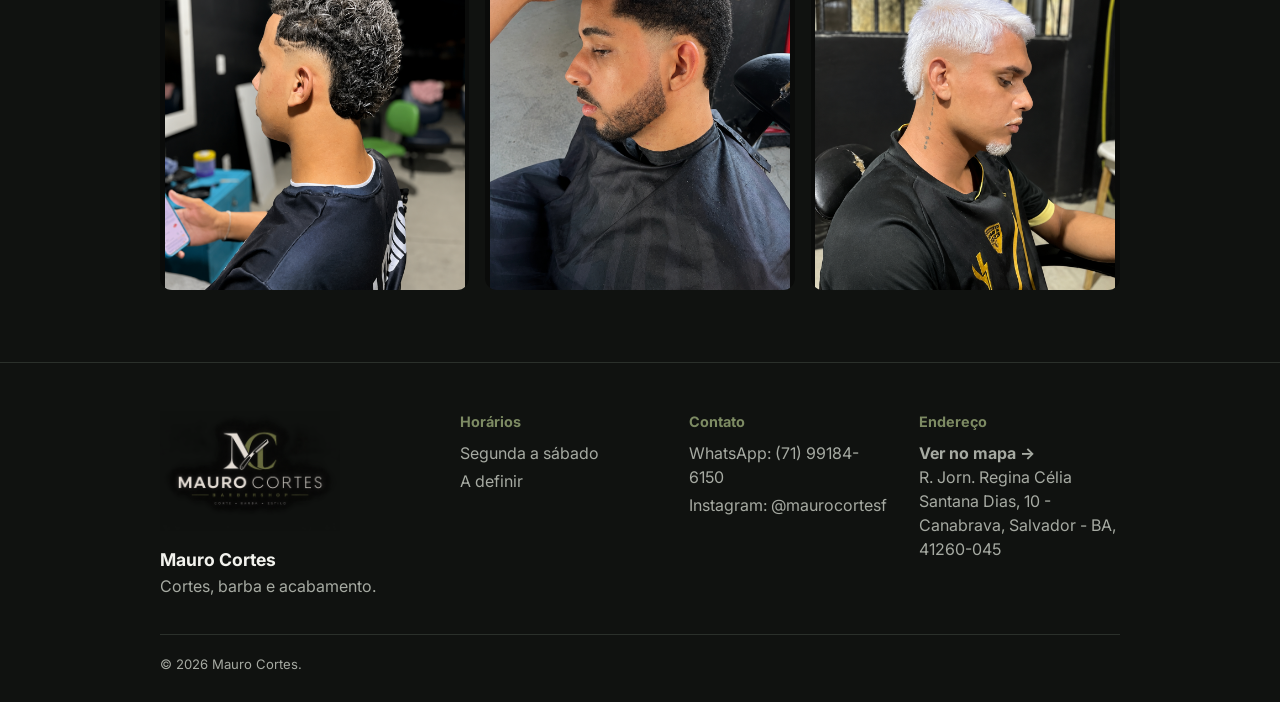
==== commit c650d107: "refactor: reorganize files strutures" ====
--- a/index.html
+++ b/index.html
@@ -10,7 +10,7 @@
     <link rel="preconnect" href="https://fonts.gstatic.com" crossorigin>
     <link href="https://fonts.googleapis.com/css2?family=Barlow+Condensed:wght@600;700&family=Inter:wght@400;500;600;700&display=swap" rel="stylesheet">
 
-    <link rel="stylesheet" href="style.css">
+    <link rel="stylesheet" href="css/style.css">
 </head>
 <body>
 
@@ -144,6 +144,6 @@
         </div>
     </div>
 
-    <script src="script.js"></script>
+    <script src="js/script.js"></script>
 </body>
 </html>
--- a/css/style.css
+++ b/css/style.css
@@ -0,0 +1,171 @@
+/* =========================
+   BASE
+========================= */
+:root {
+    --bg: #101210;
+    --surface: #191c19;
+    --surface-light: #202420;
+    --text: #f2f2ed;
+    --muted: #a6aaa2;
+    --border: #2b302b;
+    --olive: #7d8b63;
+    --olive-hover: #8e9d70;
+    --max-width: 960px;
+}
+
+* { box-sizing: border-box; margin: 0; padding: 0; }
+html { scroll-behavior: smooth; }
+body { background: var(--bg); color: var(--text); font-family: "Inter", sans-serif; line-height: 1.5; }
+a { color: inherit; text-decoration: none; }
+button { font: inherit; }
+.container { width: min(100% - 32px, var(--max-width)); margin-inline: auto; }
+
+/* =========================
+   HEADER & HERO
+========================= */
+.site-header { border-bottom: 1px solid var(--border); background: rgba(16, 18, 16, 0.96); position: sticky; top: 0; z-index: 10; }
+.header-content { min-height: 72px; display: flex; align-items: center; justify-content: space-between; gap: 24px; }
+.logo img { display: block; width: 110px; height: auto; }
+
+.header-button { background: var(--olive); color: #11130f; padding: 10px 18px; border-radius: 8px; font-weight: 700; }
+.header-button:hover { background: var(--olive-hover); }
+
+.hero { padding: 72px 0 56px; }
+.eyebrow { color: var(--olive); font-size: 0.8rem; font-weight: 700; letter-spacing: 0.14em; margin-bottom: 10px; }
+.hero h1, .section-heading h2 { font-family: "Barlow Condensed", sans-serif; text-transform: uppercase; letter-spacing: 0.02em; }
+.hero h1 { font-size: clamp(3.25rem, 14vw, 6rem); line-height: 0.92; max-width: 700px; }
+.hero-text { color: var(--muted); font-size: 1rem; margin-top: 20px; max-width: 460px; }
+.secondary-link { display: inline-block; margin-top: 24px; color: var(--text); font-weight: 600; border-bottom: 1px solid var(--olive); padding-bottom: 4px; }
+
+/* =========================
+   SERVIÇOS
+========================= */
+.services-section { padding: 56px 0 72px; }
+.section-heading { margin-bottom: 28px; }
+.section-heading h2 { font-size: 2.7rem; }
+.section-heading > p:last-child { color: var(--muted); margin-top: 6px; }
+
+.category-buttons { display: flex; gap: 8px; overflow-x: auto; padding-bottom: 8px; scrollbar-width: thin; }
+.category-button { flex: 0 0 auto; border: 1px solid var(--border); background: transparent; color: var(--text); border-radius: 999px; padding: 10px 14px; cursor: pointer; }
+.category-button:hover { border-color: var(--olive); }
+.category-button.active { background: var(--olive); color: #11130f; border-color: var(--olive); font-weight: 700; }
+
+.service-list { margin-top: 22px; border: 1px solid var(--border); border-radius: 14px; overflow: hidden; background: var(--surface); }
+
+/* IMAGEM DOS SERVIÇOS - Altura natural no telemóvel, sem bordas pretas e sem zoom */
+.category-image { 
+    width: 100%; 
+    height: auto; 
+    display: block; 
+    border-bottom: 1px solid var(--border);
+}
+
+.service-item { display: flex; justify-content: space-between; align-items: center; gap: 20px; padding: 18px; }
+.service-item + .service-item { border-top: 1px solid var(--border); }
+.service-name { font-weight: 600; }
+.service-price { color: var(--olive); font-weight: 700; white-space: nowrap; text-align: right; }
+.service-price span { color: var(--muted); display: block; font-size: 0.72rem; font-weight: 500; }
+
+/* =========================
+   GALERIA
+========================= */
+.gallery-section { padding: 0 0 72px; }
+.gallery-scroll { display: grid; gap: 16px; }
+
+.gallery-item { 
+    border-radius: 12px; 
+    overflow: hidden; 
+    background: var(--surface); 
+}
+
+/* IMAGENS DA GALERIA - Com borda/fundo escuro conforme pedido */
+.gallery-item img { 
+    width: 100%; 
+    max-height: 350px; 
+    object-fit: contain; 
+    background: #0a0b0a;
+    display: block; 
+}
+
+/* =========================
+   FOOTER
+========================= */
+.site-footer { border-top: 1px solid var(--border); padding: 48px 0 28px; }
+.footer-content { display: grid; gap: 36px; }
+.footer-brand strong { display: block; margin-top: 16px; font-size: 1.1rem; }
+.footer-brand p, .footer-info p, .copyright { color: var(--muted); }
+.footer-logo img { width: 180px; max-width: 100%; height: auto; display: block; }
+.footer-info { display: grid; gap: 28px; }
+.footer-info h3 { color: var(--olive); font-size: 0.9rem; margin-bottom: 8px; }
+.footer-info p + p { margin-top: 4px; }
+.copyright { border-top: 1px solid var(--border); margin-top: 36px; padding-top: 20px; font-size: 0.82rem; }
+
+/* =========================
+   CARRINHO & MODAL PIX
+========================= */
+.cart-fab { position: fixed; bottom: 24px; right: 24px; background: var(--olive); color: #11130f; border: none; padding: 14px 20px; border-radius: 50px; font-weight: 700; box-shadow: 0 4px 12px rgba(0,0,0,0.5); cursor: pointer; z-index: 90; transition: transform 0.2s; }
+.cart-fab:hover { transform: scale(1.05); }
+
+.add-to-cart { background: transparent; border: 1px solid var(--olive); color: var(--olive); width: 32px; height: 32px; border-radius: 6px; cursor: pointer; font-weight: bold; display: flex; align-items: center; justify-content: center; margin-left: 12px; }
+.add-to-cart:hover { background: var(--olive); color: #11130f; }
+.service-row-actions { display: flex; align-items: center; }
+
+.cart-overlay { position: fixed; top: 0; left: 0; width: 100%; height: 100%; background: rgba(0,0,0,0.8); display: flex; align-items: flex-end; justify-content: center; z-index: 100; opacity: 0; pointer-events: none; transition: opacity 0.3s; }
+.cart-overlay.active { opacity: 1; pointer-events: auto; }
+
+.cart-modal { background: var(--surface); width: 100%; max-width: 500px; border-radius: 20px 20px 0 0; padding: 24px; max-height: 85vh; display: flex; flex-direction: column; }
+.cart-header { display: flex; justify-content: space-between; align-items: center; margin-bottom: 20px; }
+.close-cart { background: none; border: none; color: var(--text); font-size: 28px; cursor: pointer; }
+.cart-items { flex: 1; overflow-y: auto; margin-bottom: 20px; }
+.cart-item { display: flex; justify-content: space-between; padding: 12px 0; border-bottom: 1px solid var(--border); }
+.remove-item { background: none; border: none; color: #ff5252; cursor: pointer; font-size: 12px; margin-top: 4px; }
+.cart-total-row { display: flex; justify-content: space-between; font-size: 1.2rem; margin-bottom: 16px; }
+
+.primary-button { width: 100%; margin-top: 22px; border: 0; border-radius: 8px; background: var(--olive); color: #11130f; padding: 14px 18px; font-weight: 700; cursor: pointer; }
+.primary-button:disabled { opacity: 0.55; cursor: not-allowed; }
+.pix-result textarea { width: 100%; background: var(--bg); color: var(--olive); border: 1px solid var(--border); padding: 10px; border-radius: 8px; font-family: monospace; font-size: 12px; resize: none; margin-top: 10px; }
+
+/* =========================
+   DESKTOP
+========================= */
+@media (min-width: 700px) {
+    .hero { padding: 100px 0 80px; }
+    
+    /* MÁGICA DO LAYOUT: Divide o quadro de serviços em 2 colunas no computador */
+    .service-list { 
+        display: grid; 
+        grid-template-columns: 40% 60%; 
+        align-items: stretch; 
+    }
+    
+    /* A foto fica encaixada no lado esquerdo, ocupando a altura toda da caixa */
+    .category-image { 
+        grid-column: 1; 
+        grid-row: 1 / 100; /* Estica para acompanhar todos os itens da lista de preços ao lado */
+        width: 100%; 
+        height: 100%; 
+        min-height: 400px;
+        object-fit: cover; 
+        object-position: center top; 
+        border-bottom: none; 
+        border-right: 1px solid var(--border); 
+    }
+    
+    /* Os preços alinham-se no lado direito */
+    .service-item { 
+        grid-column: 2; 
+        padding: 22px 28px; 
+    }
+    
+    /* Galeria com 3 imagens lado a lado no PC */
+    .gallery-scroll { grid-template-columns: repeat(3, 1fr); }
+    .gallery-item img { max-height: 400px; }
+    
+    .services-section { padding: 72px 0 88px; }
+    
+    .footer-content { grid-template-columns: 0.8fr 2fr; }
+    .footer-info { grid-template-columns: repeat(3, 1fr); }
+    
+    .cart-overlay { align-items: center; }
+    .cart-modal { border-radius: 20px; }
+}
